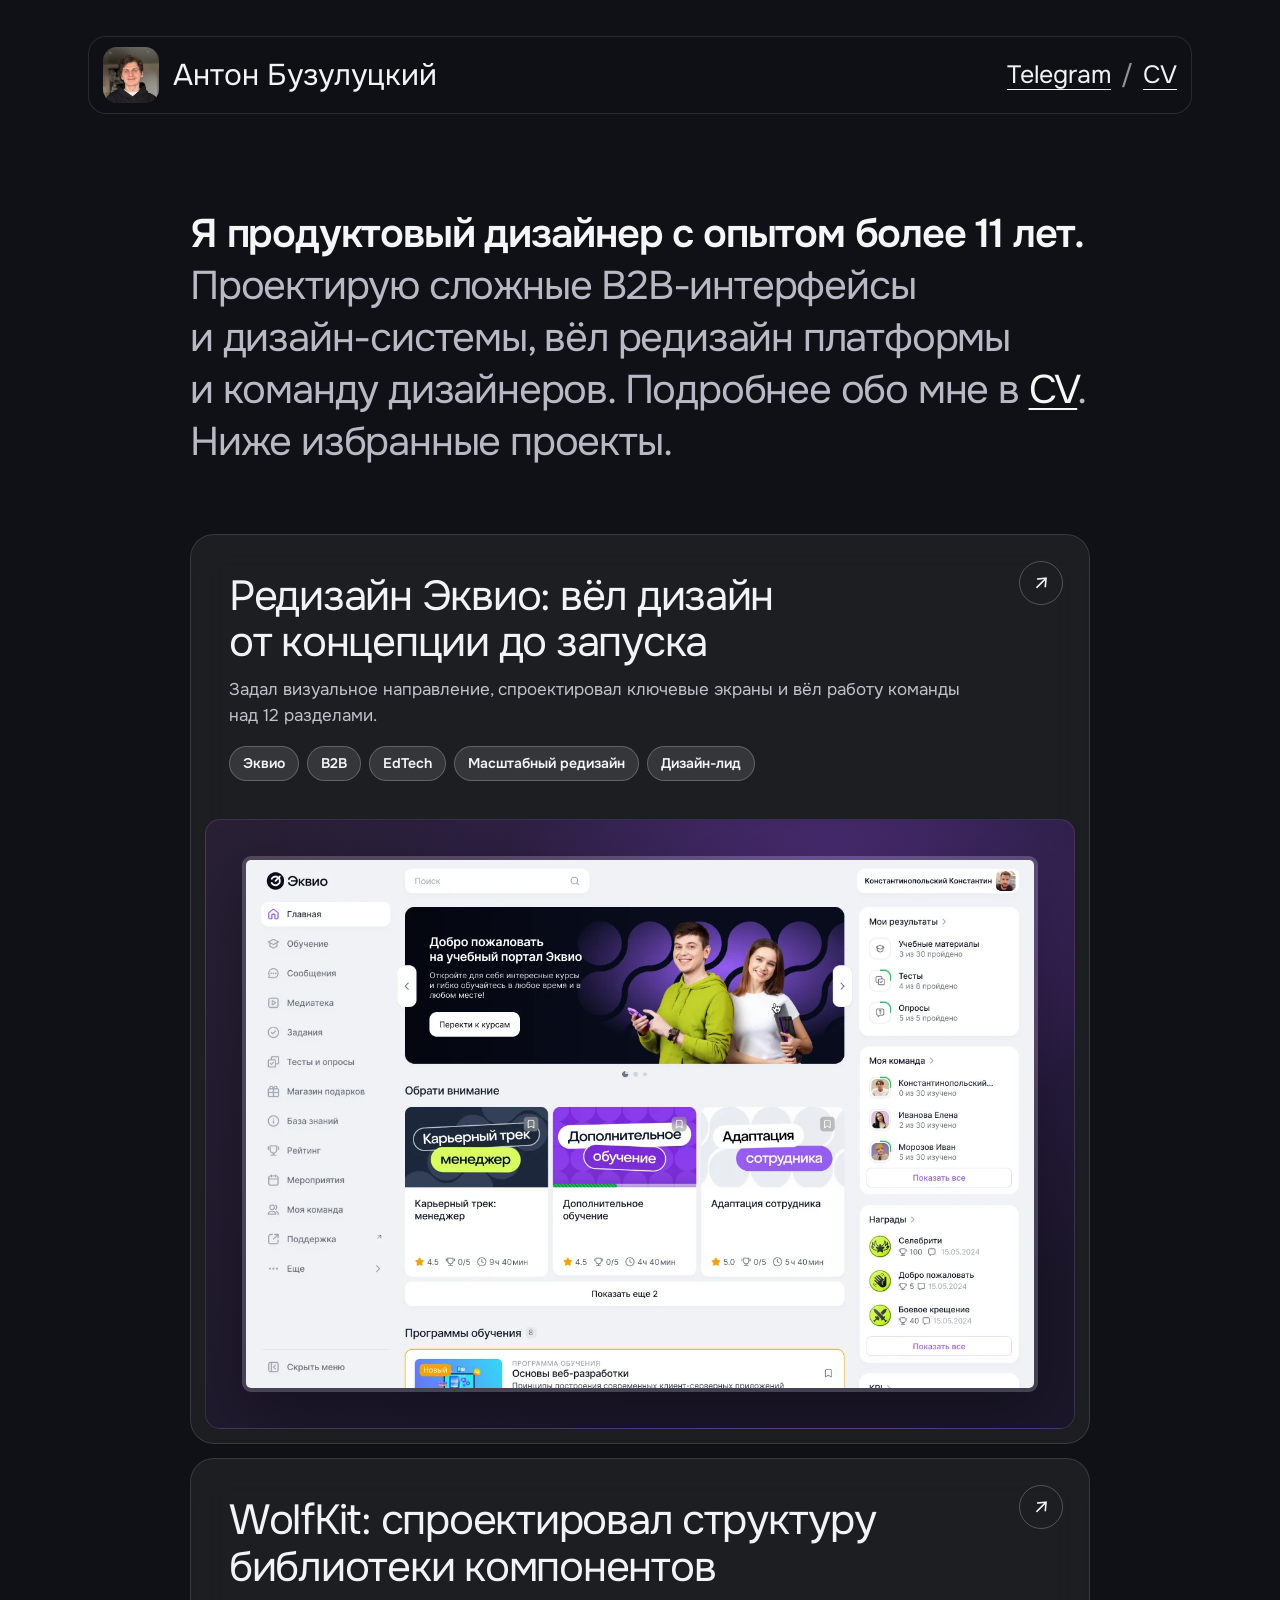
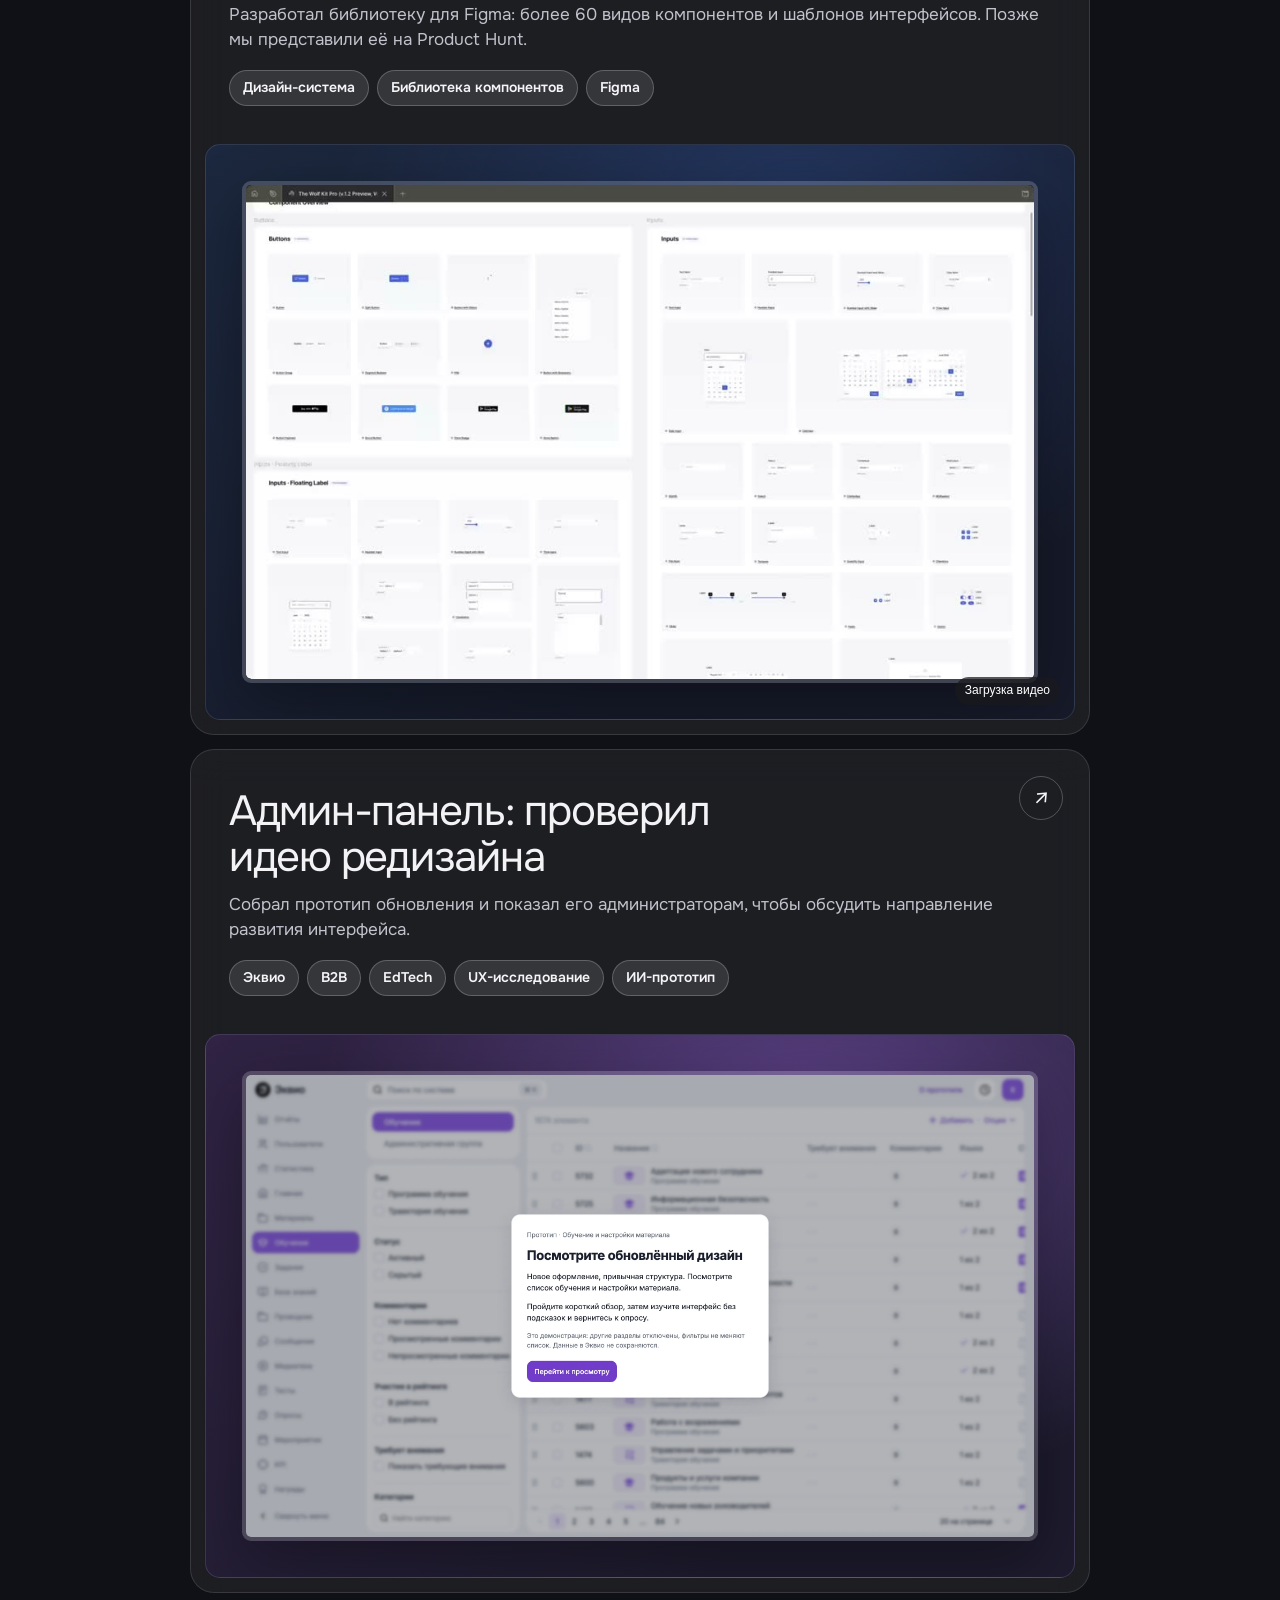
==== index.html @ c0b2aa2c "Keep original images sharp when zoomed" ====
<!DOCTYPE html>

<html lang="ru">
<head><link rel="icon" type="image/png" sizes="128x128" href="../assets/favicon.png"><base href="concept-experience/">
<meta charset="utf-8"/><meta content="width=device-width,initial-scale=1" name="viewport"/><meta content="dark" name="color-scheme"/>
<title>Антон Бузулуцкий: портфолио</title>
<style>
@font-face{font-family:PortfolioDisplay;src:url('../assets/fonts/InterDisplay-Regular.otf') format('opentype');font-weight:400;font-display:swap}@font-face{font-family:PortfolioDisplay;src:url('../assets/fonts/InterDisplay-Medium.otf') format('opentype');font-weight:500;font-display:swap}@font-face{font-family:PortfolioText;src:url('../assets/fonts/Inter-Regular.woff2') format('woff2');font-weight:400;font-display:swap}@font-face{font-family:PortfolioText;src:url('../assets/fonts/Inter-SemiBold.woff2') format('woff2');font-weight:600;font-display:swap}
*{box-sizing:border-box}html{background:#08090d}body{margin:0;color:#f4f4f7;background:#08090d;font:16px/1.55 PortfolioText,-apple-system,BlinkMacSystemFont,'Segoe UI',sans-serif;-webkit-font-smoothing:antialiased}a{color:inherit}a:focus-visible{outline:2px solid #a8c2ff;outline-offset:5px}h1,h2,h3,p{margin:0}h1,h2,h3{font-family:PortfolioDisplay,-apple-system,sans-serif;font-weight:500;letter-spacing:-.035em}h1{text-wrap:balance}main{position:relative;overflow:hidden;isolation:isolate}main:before{content:'';position:absolute;z-index:-1;top:0;left:0;right:0;height:1150px;pointer-events:none;background:radial-gradient(ellipse 75% 56% at var(--glow-x,72%) var(--glow-y,-7%),rgba(46,98,205,.48),rgba(29,60,129,.18) 39%,transparent 75%),radial-gradient(ellipse at 10% 65%,rgba(26,43,86,.2),transparent 48%);transition:background-position .7s ease-out}.shell{width:min(100% - 80px,1160px);margin:0 auto}.top{display:flex;align-items:center;justify-content:space-between;padding-top:38px;gap:20px}.identity{display:flex;gap:12px;align-items:center;font-size:15px}.identity img{width:38px;height:38px;border-radius:50%;object-fit:cover}.contacts{display:flex;gap:24px;align-items:center;font-size:14px;color:#d1d3df}.contacts a{text-decoration:none}.contacts a:hover{color:#fff}.hero{padding:clamp(105px,13vw,170px) 0 clamp(90px,10vw,140px);max-width:830px}.hero h1{font-size:clamp(43px,6.6vw,78px);line-height:1.06}.hero .intro{font-size:clamp(19px,2.2vw,24px);line-height:1.45;color:#b6b9c6;max-width:720px;margin-top:24px}.hero .secondary{font-size:16px;color:#9296a5;margin-top:20px}.section-title{font-size:clamp(25px,3vw,36px);line-height:1.15}.projects{padding-bottom:90px}.projects-list{margin-top:32px;display:grid;gap:18px}.project{display:grid;grid-template-columns:minmax(240px,.8fr) minmax(0,1.2fr);min-height:350px;overflow:hidden;border:1px solid rgba(255,255,255,.12);border-radius:20px;background:rgba(255,255,255,.045);backdrop-filter:blur(18px);-webkit-backdrop-filter:blur(18px)}.project-info{padding:clamp(26px,3.6vw,48px);display:flex;flex-direction:column;align-items:flex-start}.project h3{font-size:clamp(26px,2.8vw,35px);line-height:1.15;max-width:390px}.project p{color:#afb3c1;font-size:16px;line-height:1.55;margin-top:15px;max-width:380px}.project-link{display:inline-flex;gap:12px;align-items:center;margin-top:auto;padding-top:30px;font-size:15px;text-decoration:none;color:#eef2ff}.project-link span{font-size:19px;transition:transform .2s}.project-link:hover span{transform:translate(3px,-3px)}.project-visual{padding:25px 0 25px 25px;display:flex;align-items:center;overflow:hidden;background:rgba(6,10,22,.28)}.project-visual img,.project-visual video{display:block;width:100%;height:auto;max-height:420px;object-fit:cover;object-position:top left;border-radius:10px 0 0 10px}.project-visual.wolf{background:rgba(235,239,247,.08)}.project-visual.wolf video{object-position:center}.about{padding:42px 0 95px;border-top:1px solid rgba(255,255,255,.12);display:grid;grid-template-columns:1fr 2fr;gap:40px}.about-content{max-width:700px}.about-content>p{font-size:18px;line-height:1.55;color:#b8bbc8}.timeline{margin-top:35px}.period{display:grid;grid-template-columns:125px 1fr;gap:20px;padding:18px 0;border-top:1px solid rgba(255,255,255,.1)}.period time{font-size:14px;color:#999eaf}.period p{font-size:15px;color:#b8bbc8}.period strong{color:#f0f1f4;font-weight:600}footer{border-top:1px solid rgba(255,255,255,.1);padding:25px 0 40px;color:#83899a;font-size:13px}@media(max-width:700px){.shell{width:calc(100% - 40px)}.top{padding-top:22px;align-items:flex-start}.identity{font-size:14px}.identity img{width:34px;height:34px}.contacts{gap:15px;font-size:13px}.hero{padding:90px 0 88px}.hero h1{font-size:clamp(39px,10vw,58px)}.hero .intro{font-size:19px}.project{grid-template-columns:1fr}.project-info{min-height:245px;padding:26px}.project-visual{padding:18px 0 18px 18px}.project-visual img,.project-visual video{max-height:none}.projects{padding-bottom:65px}.about{grid-template-columns:1fr;gap:24px;padding:35px 0 65px}.period{grid-template-columns:1fr;gap:5px}.about-content>p{font-size:17px}}@media(prefers-reduced-motion:reduce){*,*::before,*::after{scroll-behavior:auto!important;transition:none!important}}
</style>
<style>
.hero{max-width:830px;margin:clamp(80px,10vw,130px) 0 95px;padding:clamp(28px,5vw,58px);border:1px solid rgba(255,255,255,.13);border-radius:30px;background:rgba(255,255,255,.055);backdrop-filter:blur(20px);-webkit-backdrop-filter:blur(20px)}
.hero h1{font-size:clamp(42px,5.7vw,70px)}.projects-list{gap:24px;max-width:1000px}.project{display:flex;flex-direction:column;min-height:0;border-radius:28px;background:rgba(255,255,255,.055)}.project-info{padding:clamp(28px,4vw,52px)}.project h3{max-width:780px;font-size:clamp(38px,4.3vw,56px);line-height:1.08}.project p{font-size:clamp(18px,1.9vw,21px);max-width:710px;margin-top:20px}.project-link{margin-top:6px;padding-top:26px;font-size:16px}.project-visual{margin:0 clamp(14px,2.8vw,30px) clamp(14px,2.8vw,30px);padding:clamp(20px,4vw,54px);border-radius:18px;background:radial-gradient(ellipse at 70% 15%,rgba(114,70,168,.38),transparent 55%),linear-gradient(145deg,#2f2441,#1b172a 70%);border:1px solid rgba(216,198,255,.14);justify-content:center}.project-visual img,.project-visual video{width:100%;max-height:none;object-fit:contain;object-position:center;border:5px solid rgba(255,255,255,.18);border-radius:12px;box-shadow:0 20px 60px rgba(0,0,0,.3)}.project-visual.wolf{background:radial-gradient(ellipse at 68% 15%,rgba(57,100,192,.32),transparent 55%),linear-gradient(145deg,#1c283f,#161a29 70%);border-color:rgba(190,208,255,.14)}.about{border:1px solid rgba(255,255,255,.1);border-radius:28px;background:rgba(255,255,255,.04);padding:clamp(28px,4vw,48px);margin-bottom:70px}.about .section-title{font-size:clamp(32px,3.5vw,46px)}
@media(max-width:700px){.hero{margin:75px 0 75px;padding:26px 22px;border-radius:22px}.hero h1{font-size:clamp(37px,9vw,53px)}.project{border-radius:22px}.project-info{min-height:0;padding:28px 24px}.project h3{font-size:clamp(32px,8vw,42px)}.project p{font-size:17px}.project-visual{margin:0 12px 12px;padding:18px;border-radius:14px}.project-visual img,.project-visual video{border-width:3px;border-radius:8px}.about{padding:26px 22px;border-radius:22px;margin-bottom:50px}}
</style><style>
html,body{background:#101116;color:#f3f3f6}main.chat-main{position:static;overflow:visible;isolation:auto;width:min(100%,820px);margin:auto;padding:58px 24px 80px}main.chat-main:before{display:none}.conversation{margin-left:86px;max-width:660px;display:flex;flex-direction:column;align-items:flex-start;gap:10px}.row{position:relative;width:100%}.avatar{position:absolute;left:-86px;top:0;width:68px;height:68px;object-fit:cover;border-radius:23px}.bubble{width:100%;padding:22px 24px;border:1px solid rgba(255,255,255,.12);border-radius:24px;background:rgba(255,255,255,.055);backdrop-filter:blur(18px);-webkit-backdrop-filter:blur(18px)}.bubble p,.bubble h1,.bubble h2{margin:0}.bubble p+p{margin-top:12px}.hello{background:rgba(255,255,255,.07)}.hello h1{font-size:27px;line-height:1.25;letter-spacing:-.035em}.hello p{font-size:19px;line-height:1.45;color:#d4d5dd}.hello h1+p{margin-top:12px}.actions{display:flex;flex-wrap:wrap;gap:18px;margin-top:18px}.actions a{color:#f3f3f6;text-decoration:underline;text-underline-offset:4px;font-size:15px;font-weight:600}.lead{margin-top:22px;padding:16px 21px;width:auto}.lead p{font-size:16px}.conversation .project{display:block;padding:0;min-height:0;overflow:hidden;border-radius:24px}.project-body{padding:21px 24px 19px}.conversation .project h2{font-size:23px;line-height:1.25;letter-spacing:-.03em}.conversation .project p{margin-top:8px;color:#c1c2cc;font-size:16px;line-height:1.48}.conversation .project-link{display:inline-block;margin-top:13px;padding:0;font-size:15px;text-decoration:underline;text-underline-offset:4px;color:#f4f4f7}.conversation .project-visual{margin:0 13px 13px;padding:25px;border-radius:15px}.conversation .project-visual img,.conversation .project-visual video{width:100%;height:auto;max-height:none;object-fit:contain;border:4px solid rgba(255,255,255,.18);border-radius:9px}.timeline{padding:22px 24px}.timeline h2{font-size:21px;margin-bottom:15px}.conversation .period{display:grid;grid-template-columns:100px 1fr;gap:16px;padding:14px 0;border-top:1px solid rgba(255,255,255,.12)}.conversation .period time{font-size:14px;color:#a9adba}.conversation .period p{font-size:15px;line-height:1.5;color:#d0d1d8}.conversation footer{margin:20px 0 0;padding:0;border:0;color:#9396a4;font-size:13px}
@media(max-width:600px){main.chat-main{width:100%;padding:26px 14px 55px}.conversation{margin-left:48px;gap:8px}.avatar{left:-48px;width:38px;height:38px;border-radius:13px}.bubble{border-radius:19px;padding:18px}.hello h1{font-size:22px}.hello p{font-size:17px}.conversation .project{border-radius:19px}.project-body{padding:18px}.conversation .project h2{font-size:21px}.conversation .project-visual{margin:0 8px 8px;padding:16px;border-radius:12px}.lead{padding:13px 16px}.conversation .period{grid-template-columns:1fr;gap:3px}}
</style><style>main.chat-main{padding-top:40px;padding-bottom:60px}.conversation{gap:8px}.bubble{padding:19px 21px}.project-body{padding:18px 21px 16px}.conversation .project-visual{margin:0 10px 10px;padding:18px}.timeline-intro{margin-top:10px}.timeline{padding:19px 21px}.conversation .period{padding:11px 0}.conversation footer{margin-top:12px}@media(max-width:600px){main.chat-main{padding-top:20px;padding-bottom:44px}.conversation{gap:7px}.bubble{padding:16px}.project-body{padding:16px}.conversation .project-visual{margin:0 7px 7px;padding:12px}.timeline-intro{padding:12px 15px}.timeline{padding:16px}}</style><style>
main.chat-main{width:min(100%,1160px);padding:36px 28px 70px}.home-top{display:flex;justify-content:space-between;align-items:center;gap:20px}.home-person{display:flex;align-items:center;gap:12px;font-size:16px}.home-person img{width:40px;height:40px;object-fit:cover;border-radius:50%}.home-contacts{display:flex;gap:26px;align-items:center;font-size:15px}.home-contacts a{color:#eee;text-decoration:none}.home-contacts a:hover{text-decoration:underline;text-underline-offset:4px}.conversation{margin:0 auto;max-width:900px;gap:14px}.home-intro{width:100%;padding:clamp(70px,9vw,115px) 0 clamp(38px,5vw,64px)}.home-intro h1{font-size:clamp(38px,5vw,62px);line-height:1.08;letter-spacing:-.035em}.home-intro p{max-width:700px;margin:18px 0 0;color:#bcbecb;font-size:clamp(18px,2vw,22px);line-height:1.45}.conversation .project{border-radius:24px}.project-body{padding:clamp(24px,3vw,38px)}.conversation .project h2{font-size:clamp(29px,3.4vw,42px);line-height:1.1}.conversation .project p{font-size:17px;max-width:640px;margin-top:12px}.conversation .project-link{margin-top:20px}.conversation .project-visual{margin:0 14px 14px;padding:clamp(22px,3vw,36px)}.timeline-intro{display:none}.timeline{margin-top:28px}.conversation footer{margin-top:12px}
@media(max-width:600px){main.chat-main{padding:22px 20px 50px}.home-person{font-size:14px;gap:9px}.home-person img{width:34px;height:34px}.home-contacts{font-size:14px;gap:16px}.conversation{margin:0;gap:10px}.home-intro{padding:75px 0 38px}.home-intro h1{font-size:38px}.home-intro p{font-size:17px;margin-top:14px}.project-body{padding:23px 20px}.conversation .project h2{font-size:29px}.conversation .project p{font-size:16px}.conversation .project-visual{margin:0 8px 8px;padding:16px}.timeline{margin-top:16px}}
</style><link href="../assets/portfolio-header.css" rel="stylesheet"/><style>.conversation{padding-top:64px}@media(max-width:600px){.conversation{padding-top:48px}}</style><link href="../assets/portfolio-typography.css" rel="stylesheet"/><style>
.conversation .project h2{text-wrap:balance;overflow-wrap:normal}.conversation .project p{max-width:660px;text-wrap:pretty}.conversation .project-link{display:flex;align-items:center;justify-content:space-between;gap:24px;width:100%;min-height:72px;margin-top:28px;padding:18px 24px;border:1px solid rgba(255,255,255,.9);border-radius:14px;background:#f5f5f8;color:#171820;font-size:clamp(18px,2vw,22px);font-weight:600;line-height:1.2;text-decoration:none;transition:background .2s,transform .2s}.conversation .project-link:hover{background:#ded8ff;transform:translateY(-2px)}.conversation .project-link:focus-visible{outline:3px solid #a6bfff;outline-offset:4px}.conversation .home-button-arrow{font-size:28px;font-weight:400;line-height:1}.project-body{padding-bottom:clamp(24px,3vw,38px)}@media(max-width:600px){.conversation .project-link{min-height:64px;margin-top:22px;padding:16px 18px;font-size:18px}.conversation .home-button-arrow{font-size:24px}.project-body{padding-bottom:22px}}@media(prefers-reduced-motion:reduce){.conversation .project-link{transition:none}}
</style><style>.conversation .project-visual{margin-bottom:8px}.conversation .project>.project-link{display:flex;align-items:center;justify-content:space-between;width:calc(100% - 28px);margin:0 14px 14px;padding:20px 28px;min-height:74px;border-radius:999px;box-sizing:border-box}.conversation .project-body{padding-bottom:clamp(24px,3vw,38px)}@media(max-width:600px){.conversation .project-visual{margin-bottom:7px}.conversation .project>.project-link{width:calc(100% - 16px);margin:0 8px 8px;padding:17px 22px;min-height:64px}.conversation .project-body{padding-bottom:22px}}</style><style>.conversation .project>.project-link{justify-content:center;min-height:60px;background:rgba(255,255,255,.06);border:1px solid rgba(255,255,255,.2);color:#f4f4f7;font-size:16px;font-weight:400}.conversation .project>.project-link:hover{background:rgba(255,255,255,.13);transform:none}@media(max-width:600px){.conversation .project>.project-link{min-height:56px;font-size:16px}}</style><style>.conversation .project{position:relative;cursor:pointer;transition:border-color .2s,background .2s}.conversation .project-title-link{color:inherit;text-decoration:underline;text-decoration-thickness:1px;text-underline-offset:7px}.conversation .project-title-link:after{content:"";position:absolute;inset:0;z-index:2}.conversation .project:hover{border-color:rgba(255,255,255,.42);background:rgba(255,255,255,.095)}.conversation .project:focus-within{outline:2px solid #a6bfff;outline-offset:4px}.conversation .project-title-link:focus-visible{outline:none}.conversation .project-visual{margin-bottom:14px}@media(max-width:600px){.conversation .project-visual{margin-bottom:8px}}@media(prefers-reduced-motion:reduce){.conversation .project{transition:none}}</style><style>.conversation .project-body{padding-right:86px}.conversation .project-title-link{text-decoration:none}.project-corner-arrow{position:absolute;top:26px;right:26px;display:grid;place-items:center;width:44px;height:44px;border:1px solid rgba(255,255,255,.24);border-radius:50%;color:#f4f4f7;font-size:22px;line-height:1;pointer-events:none;transition:transform .25s ease,background .25s ease,border-color .25s ease}.conversation .project:hover .project-corner-arrow,.conversation .project:focus-within .project-corner-arrow{transform:translate(3px,-4px);background:rgba(255,255,255,.12);border-color:rgba(255,255,255,.5)}@media(max-width:600px){.conversation .project-body{padding-right:64px}.project-corner-arrow{top:18px;right:18px;width:36px;height:36px;font-size:19px}}@media(prefers-reduced-motion:reduce){.project-corner-arrow{transition:none}.conversation .project:hover .project-corner-arrow,.conversation .project:focus-within .project-corner-arrow{transform:none}}</style><style>@property --card-glow-x{syntax:"<percentage>";inherits:true;initial-value:72%}@property --card-glow-y{syntax:"<percentage>";inherits:true;initial-value:15%}.conversation .project-redesign{--card-glow-x:72%;--card-glow-y:15%;transition:--card-glow-x 650ms ease-out,--card-glow-y 650ms ease-out,border-color .2s,background .2s}.conversation .project-redesign .project-visual{background:radial-gradient(ellipse 85% 85% at var(--card-glow-x) var(--card-glow-y),rgba(112,61,182,.58),rgba(72,39,119,.24) 45%,transparent 78%),linear-gradient(145deg,#292036,#1b172a 72%)}@media(prefers-reduced-motion:reduce){.conversation .project-redesign{transition:none}}</style><style>.experience-note{width:100%;padding:26px 0 14px;color:#c1c2cc;font-size:17px;line-height:1.55}.experience-note p{margin:0}.experience-note a{color:#f4f4f7;text-decoration:underline;text-underline-offset:4px}.experience-note a:hover{color:#bbcaff}@media(max-width:600px){.experience-note{padding:20px 0 10px;font-size:16px}}</style><style>.portfolio-intro{width:100%;padding:22px 0 40px;color:#f4f4f7}.portfolio-intro h1,.portfolio-intro p{margin:0;max-width:850px;font-family:PortfolioOnest,-apple-system,BlinkMacSystemFont,'Segoe UI',sans-serif;font-weight:400;font-size:clamp(30px,4vw,46px);line-height:1.22;letter-spacing:-.035em}.portfolio-intro p{margin-top:18px;color:#c4c5d0}.portfolio-intro a{color:#f4f4f7;text-decoration:underline;text-decoration-thickness:1px;text-underline-offset:6px}.portfolio-intro a:hover{color:#bbcaff}@media(max-width:600px){.portfolio-intro{padding:12px 0 28px}.portfolio-intro h1,.portfolio-intro p{font-size:clamp(25px,7vw,34px);line-height:1.25}.portfolio-intro p{margin-top:14px}}</style><style>.portfolio-intro{width:min(calc(100vw - 56px),1104px);max-width:none;margin-left:50%;transform:translateX(-50%);padding:30px 0 52px}.portfolio-intro h1{max-width:none;font-size:clamp(37px,4.6vw,58px);line-height:1.18;letter-spacing:-.035em;text-wrap:pretty}.portfolio-intro strong{font-weight:600;color:#fff}.portfolio-intro .intro-keep{white-space:nowrap}@media(max-width:600px){.portfolio-intro{width:calc(100vw - 40px);padding:12px 0 32px}.portfolio-intro h1{font-size:clamp(28px,7.5vw,40px);line-height:1.22}}@media(max-width:330px){.portfolio-intro .intro-keep{white-space:normal}}</style><style>.portfolio-intro{width:100%;margin-left:0;transform:none}@media(max-width:600px){.portfolio-intro{width:100%;margin-left:0;transform:none}}</style><style>.portfolio-intro h1{font-size:clamp(36px,4.35vw,54px);line-height:1.23;letter-spacing:-.035em;font-weight:400;text-wrap:pretty;overflow-wrap:normal;hyphens:none}.portfolio-intro .intro-lead{font-weight:600;color:#f6f6f8}.portfolio-intro .intro-body{font-weight:400;color:#b8b9c5}.portfolio-intro .intro-phrase{white-space:nowrap}.portfolio-intro a{color:#f6f6f8;text-decoration-thickness:2px;text-underline-offset:.12em}@media(max-width:600px){.portfolio-intro h1{font-size:clamp(27px,7.2vw,38px);line-height:1.26;letter-spacing:-.03em}}@media(max-width:350px){.portfolio-intro .intro-phrase{white-space:normal}}</style><style>.portfolio-intro h1{font-size:clamp(29px,3.2vw,40px);line-height:1.3;letter-spacing:-.03em}.home-project-tags{display:flex;align-items:center;flex-wrap:wrap;gap:8px;margin:0 0 16px}.home-project-tags span{display:inline-flex;align-items:center;padding:6px 10px;border:1px solid rgba(255,255,255,.14);border-radius:999px;background:rgba(255,255,255,.055);color:#d0d1dc;font-size:13px;line-height:1.3;font-weight:400;letter-spacing:0}@media(max-width:600px){.portfolio-intro h1{font-size:clamp(25px,6.5vw,31px);line-height:1.3}.home-project-tags{gap:6px;margin-bottom:14px}.home-project-tags span{font-size:12px;padding:5px 9px}}</style><style>.home-project-tags{gap:8px;margin-bottom:18px}.home-project-tags span{padding:8px 13px;border:1px solid rgba(255,255,255,.22);background:rgba(255,255,255,.11);color:#f5f5f8;font-size:14px;font-weight:600;line-height:1.25}.home-top{position:sticky;top:12px;z-index:50;padding:10px 14px;border:1px solid rgba(255,255,255,.11);border-radius:18px;background:rgba(16,17,22,.85);backdrop-filter:blur(20px);-webkit-backdrop-filter:blur(20px)}@media(max-width:600px){.home-project-tags span{font-size:13px;padding:7px 11px}.home-top{top:8px;padding:8px 10px;border-radius:15px}}</style><style>.portfolio-intro h1{width:100%;max-width:none}.home-top{left:auto;right:auto;transform:none;width:100%;max-width:none;box-sizing:border-box}@media(max-width:600px){.home-top{left:auto;right:auto;transform:none;width:100%}}</style><style>.portfolio-intro .intro-experience{white-space:nowrap}.portfolio-intro h1{width:100%;max-width:none;text-wrap:pretty}@media(max-width:330px){.portfolio-intro .intro-experience{white-space:normal}}</style><style>.conversation .project .project-body{padding-right:clamp(24px,3vw,38px)}.conversation .project h2,.conversation .project p{width:100%;max-width:none}.home-project-tags{padding-right:60px}@media(max-width:600px){.conversation .project .project-body{padding-right:20px}.home-project-tags{padding-right:45px}}</style><style>.project-cover-placeholder{margin:0 14px 14px;aspect-ratio:16/9;border-radius:15px;background:#3b3d45}.conversation .project-coming{cursor:default}.conversation .project-coming:hover{border-color:rgba(255,255,255,.12);background:rgba(255,255,255,.055)}.conversation .project .coming-label{margin-top:18px;color:#aeb1bf;font-size:14px}@media(max-width:600px){.project-cover-placeholder{margin:0 8px 8px;border-radius:12px}}</style><style>.home-project-tags{margin:18px 0 0;padding-right:0}.conversation .project h2{padding-right:56px}@media(max-width:600px){.home-project-tags{margin:14px 0 0;padding-right:0}.conversation .project h2{padding-right:44px}}</style><style>.conversation .project-visual.admin-cover{background:radial-gradient(ellipse at 70% 18%,rgba(153,104,223,.48),transparent 58%),linear-gradient(145deg,#302344,#1d1b2d 78%);border-color:rgba(217,195,255,.16)}.conversation .admin-cover img{object-fit:contain}</style><style>.video-loading-container{position:relative}.video-loading-indicator{position:absolute;right:14px;bottom:14px;padding:6px 10px;border-radius:999px;background:rgba(25,25,30,.72);color:#fff;font:12px/1.3 sans-serif;opacity:0;pointer-events:none;transition:opacity .2s}.video-loading-indicator.is-visible{opacity:1}</style><style>[hidden]{display:none!important}</style><style>img.media-pending{background:#f0f1f3 var(--media-preview) center / cover no-repeat}img.media-load-failed{background:#f0f1f3 var(--media-preview) center / cover no-repeat;color:#697180;object-fit:contain}</style></head>
<body><main class="chat-main"><header class="home-top"><div class="home-person"><img alt="" src="../assets/anton-portrait-small.webp" width="410" height="512" decoding="async" class="media-pending" style="--media-preview:url([data-uri])"/><span>Антон Бузулуцкий</span></div><nav aria-label="Контакты" class="home-contacts"><a href="https://t.me/Buzulutskiy">Telegram</a><span aria-hidden="true" class="header-separator">/</span><a download="" href="../assets/anton-buzulutskiy-cv-updated.pdf?v=20261119-audit">CV</a></nav></header><div class="conversation"><section class="portfolio-intro"><h1><span class="intro-lead">Я продуктовый дизайнер с опытом более 11 лет.</span> <span class="intro-body">Проектирую сложные B2B-интерфейсы и <span class="intro-phrase">дизайн-системы</span>, вёл редизайн платформы и команду дизайнеров. Подробнее обо мне в <a download="" href="../assets/anton-buzulutskiy-cv-updated.pdf?v=20261119-audit">CV</a>. Ниже избранные проекты.</span></h1></section><article class="bubble project project-redesign"><div class="project-body"><h2><a class="project-title-link" href="../redesign-case/case-editorial.html?from=projects">Редизайн Эквио: вёл дизайн от концепции до запуска</a></h2><p>Задал визуальное направление, спроектировал ключевые экраны и вёл работу команды над 12 разделами.</p><div aria-label="Направления проекта" class="home-project-tags"><span>Эквио</span><span>B2B</span><span>EdTech</span><span>Масштабный редизайн</span><span>Дизайн-лид</span></div></div><div class="project-visual"><img alt="Обновлённая главная страница Эквио" loading="lazy" src="../redesign-case/images/home-desktop.webp" width="1280" height="858" decoding="async" class="media-pending" style="--media-preview:url([data-uri])"/></div><span aria-hidden="true" class="project-corner-arrow">↗</span></article><article class="bubble project"><div class="project-body"><h2><a class="project-title-link" href="../wolfkit-case/index.html?from=projects">WolfKit: спроектировал структуру библиотеки компонентов</a></h2><p>Разработал библиотеку для Figma: более 60 видов компонентов и шаблонов интерфейсов. Позже мы представили её на Product Hunt.</p><div aria-label="Направления проекта" class="home-project-tags"><span>Дизайн-система</span><span>Библиотека компонентов</span><span>Figma</span></div></div><div class="project-visual wolf"><video aria-label="Компоненты библиотеки WolfKit"  loop="" muted="" playsinline="" poster="../assets/wolfkit-poster.jpg" preload="none"><source src="../assets/wolfkit-preview.mp4" type="video/mp4"/></video></div><span aria-hidden="true" class="project-corner-arrow">↗</span></article><article class="bubble project project-placeholder"><div class="project-body"><h2><a class="project-title-link" href="../admin-case/index.html?from=projects">Админ-панель: проверил идею редизайна</a></h2><p>Собрал прототип обновления и показал его администраторам, чтобы обсудить направление развития интерфейса.</p><div aria-label="Направления проекта" class="home-project-tags"><span>Эквио</span><span>B2B</span><span>EdTech</span><span>UX-исследование</span><span>ИИ-прототип</span></div></div><div class="project-visual admin-cover"><img src="../admin-case/images/admin-cover.webp?v=3" alt="Прототип обновлённой админ-панели Эквио" loading="lazy" width="2940" height="1724" decoding="async" class="media-pending" style="--media-preview:url([data-uri])"/></div><span aria-hidden="true" class="project-corner-arrow">↗</span></article><article hidden class="bubble project project-placeholder"><div class="project-body"><h2><a class="project-title-link" href="../calendar-case/index.html?from=projects">Календари: меньше шагов к подключению</a></h2><p>Вместо отдельных инструкций предложил более быстрый переход к подключению и подготовил техническое решение для разработчиков с помощью ИИ.</p><div aria-label="Направления проекта" class="home-project-tags"><span>Эквио</span><span>B2B</span><span>EdTech</span><span>Интеграции</span><span>UX-детали</span></div></div><div aria-hidden="true" class="project-cover-placeholder"></div><span aria-hidden="true" class="project-corner-arrow">↗</span></article><article hidden class="bubble project project-placeholder"><div class="project-body"><h2><a class="project-title-link" href="../audits-case/index.html?from=projects">Аудиты: спроектировал интерфейсы для проверок</a></h2><p>Продумал путь от настройки и проведения аудита до оценки результатов.</p><div aria-label="Направления проекта" class="home-project-tags"><span>Эквио</span><span>B2B</span><span>EdTech</span><span>Масштабная функция</span><span>Проектирование</span></div></div><div aria-hidden="true" class="project-cover-placeholder"></div><span aria-hidden="true" class="project-corner-arrow">↗</span></article></div></main><script>(()=>{const card=document.querySelector('.project-redesign');if(!card||!matchMedia('(hover: hover) and (pointer: fine)').matches||matchMedia('(prefers-reduced-motion: reduce)').matches)return;let frame=0;card.addEventListener('pointermove',event=>{const r=card.getBoundingClientRect();const x=Math.max(0,Math.min(1,(event.clientX-r.left)/r.width));const y=Math.max(0,Math.min(1,(event.clientY-r.top)/r.height));if(frame)cancelAnimationFrame(frame);frame=requestAnimationFrame(()=>{card.style.setProperty('--card-glow-x',(30+x*65).toFixed(1)+'%');card.style.setProperty('--card-glow-y',(5+y*55).toFixed(1)+'%');frame=0})});card.addEventListener('pointerleave',()=>{if(frame)cancelAnimationFrame(frame);card.style.removeProperty('--card-glow-x');card.style.removeProperty('--card-glow-y')})})();</script><script>(()=>{document.querySelectorAll('video[poster]').forEach(video=>{const parent=video.parentElement;parent.classList.add('video-loading-container');const badge=document.createElement('span');badge.className='video-loading-indicator';badge.textContent='Загрузка видео';badge.setAttribute('aria-hidden','true');parent.appendChild(badge);let timer=setTimeout(()=>{if(video.readyState<3)badge.classList.add('is-visible')},1200);const hide=()=>{clearTimeout(timer);badge.classList.remove('is-visible')};video.addEventListener('playing',hide);video.addEventListener('canplay',hide);video.addEventListener('error',()=>{hide();video.style.visibility='hidden';parent.style.backgroundImage='url("'+video.getAttribute('poster')+'")';parent.style.backgroundPosition='center';parent.style.backgroundSize='contain';parent.style.backgroundRepeat='no-repeat'});if(video.readyState>=3)hide()})})();</script><script>document.querySelectorAll("img.media-pending").forEach(function(img){function done(){img.classList.remove("media-pending")}function fail(){img.classList.remove("media-pending");img.classList.add("media-load-failed");if(!img.alt)img.alt="Изображение не загрузилось"}img.addEventListener("load",done);img.addEventListener("error",fail);if(img.complete && img.naturalWidth)done()})</script><script>(function(){var videos=document.querySelectorAll("video[preload=none]");if(!("IntersectionObserver" in window)){videos.forEach(function(v){v.play().catch(function(){})});return}var observer=new IntersectionObserver(function(entries){entries.forEach(function(entry){var v=entry.target;if(entry.isIntersecting){v.play().catch(function(){})}else{v.pause()}})},{rootMargin:"200px"});videos.forEach(function(v){observer.observe(v)})})()</script></body></html>
---- assets/portfolio-header.css ----
/* Shared navigation across the portfolio and case pages. */
.home-top,.case-top{width:calc(100vw - 56px);max-width:none;position:relative;left:50%;transform:translateX(-50%);display:flex;align-items:center;justify-content:space-between;gap:18px;margin-top:0;font-family:PortfolioText,Inter,-apple-system,BlinkMacSystemFont,'Segoe UI',sans-serif;font-size:16px;font-weight:400;line-height:1.3}
.portfolio-header-left{display:flex;align-items:center;gap:22px;min-width:0}
.home-person,.case-top .case-person{display:flex;align-items:center;gap:12px;margin:0;color:#f4f3f7;font-family:inherit;font-size:16px;font-weight:400;line-height:1.3;white-space:nowrap}
.home-person img,.case-top .case-person img{display:block;width:40px;height:40px;object-fit:cover;border-radius:50%}
.home-contacts,.case-top .case-contacts{display:flex;align-items:center;gap:26px;font-size:15px;font-weight:400;white-space:nowrap}
.home-contacts a,.case-top .case-contacts a,.case-top .case-back{color:#f1f1f5;font:inherit;text-decoration:none;border:0;padding:0}
.home-contacts a:hover,.case-top .case-contacts a:hover,.case-top .case-back:hover{text-decoration:underline;text-underline-offset:4px}
.case-top .case-back{font-size:15px;white-space:nowrap}
@media(max-width:600px){.home-top,.case-top{width:calc(100vw - 40px);gap:10px;flex-wrap:nowrap}.portfolio-header-left{gap:10px}.home-person,.case-top .case-person{font-size:14px;gap:8px}.home-person img,.case-top .case-person img{width:34px;height:34px}.home-contacts,.case-top .case-contacts{gap:14px;font-size:14px}.case-top .case-back{font-size:14px}}
@media(max-width:390px){.case-top .case-person{font-size:12px;gap:6px}.case-top .case-person img{width:28px;height:28px}.case-top .case-back,.case-top .case-contacts{font-size:12px}.case-top .case-contacts{gap:9px}.portfolio-header-left{gap:8px}}

/* Large shared header: the case author remains below navigation. */
.home-person{font-size:30px;gap:14px}.home-person img{width:56px;height:56px}.home-contacts,.case-top .case-contacts{gap:10px;font-size:clamp(18px,2vw,25px)}.home-contacts a,.case-top .case-contacts a{text-decoration:underline;text-decoration-thickness:1px;text-underline-offset:6px}.header-separator{color:rgba(255,255,255,.55);font-size:inherit}.case-top .case-back{font-size:30px;line-height:1;text-decoration:none}.case-top+.case-person{font-size:30px;gap:14px;margin:0 0 22px;color:#f4f3f7}.case-top+.case-person img{width:56px;height:56px;border-radius:50%}@media(max-width:600px){.home-person{font-size:22px;gap:10px}.home-person img{width:46px;height:46px}.home-contacts,.case-top .case-contacts{font-size:16px;gap:7px}.case-top .case-back{font-size:25px}.case-top+.case-person{font-size:22px;gap:11px}.case-top+.case-person img{width:46px;height:46px}}@media(max-width:390px){.home-person{font-size:17px}.home-person img{width:38px;height:38px}.home-contacts,.case-top .case-contacts{font-size:14px}}

.case-top .case-back{font-size:clamp(18px,2vw,25px);line-height:1.3;text-decoration:underline;text-decoration-thickness:1px;text-underline-offset:6px}@media(max-width:600px){.case-top .case-back{font-size:16px}}@media(max-width:390px){.case-top .case-back{font-size:14px}}

body > .case-top{position:fixed;top:28px;left:28px;right:28px;width:auto;margin:0;transform:none;z-index:100;mix-blend-mode:difference;pointer-events:none}body > .case-top .case-back,body > .case-top .case-contacts a{pointer-events:auto;color:#fff}body > .case-top .header-separator{color:#fff}.case-top-spacer{height:132px}@media(max-width:600px){body > .case-top{top:22px;left:20px;right:20px;width:auto}.case-top-spacer{height:90px}}
.home-person img,.case-top+.case-person img{border-radius:14px}@media(max-width:600px){.home-person img,.case-top+.case-person img{border-radius:12px}}
---- assets/portfolio-typography.css ----
@font-face{font-family:PortfolioOnest;src:url('fonts/Onest-Regular.ttf') format('truetype');font-style:normal;font-weight:400;font-display:swap}
@font-face{font-family:PortfolioOnest;src:url('fonts/Onest-SemiBold.ttf') format('truetype');font-style:normal;font-weight:600;font-display:swap}
html,body,button,input,select,textarea{font-family:PortfolioOnest,-apple-system,BlinkMacSystemFont,'Segoe UI',sans-serif}
h1,h2,h3,h4,header h1,main>section>h2,.project h2,.hello h1,.home-top,.case-top,.home-person,.case-top .case-person,.home-contacts,.case-contacts{font-family:PortfolioOnest,-apple-system,BlinkMacSystemFont,'Segoe UI',sans-serif}
h1,h2,h3{letter-spacing:-.03em}
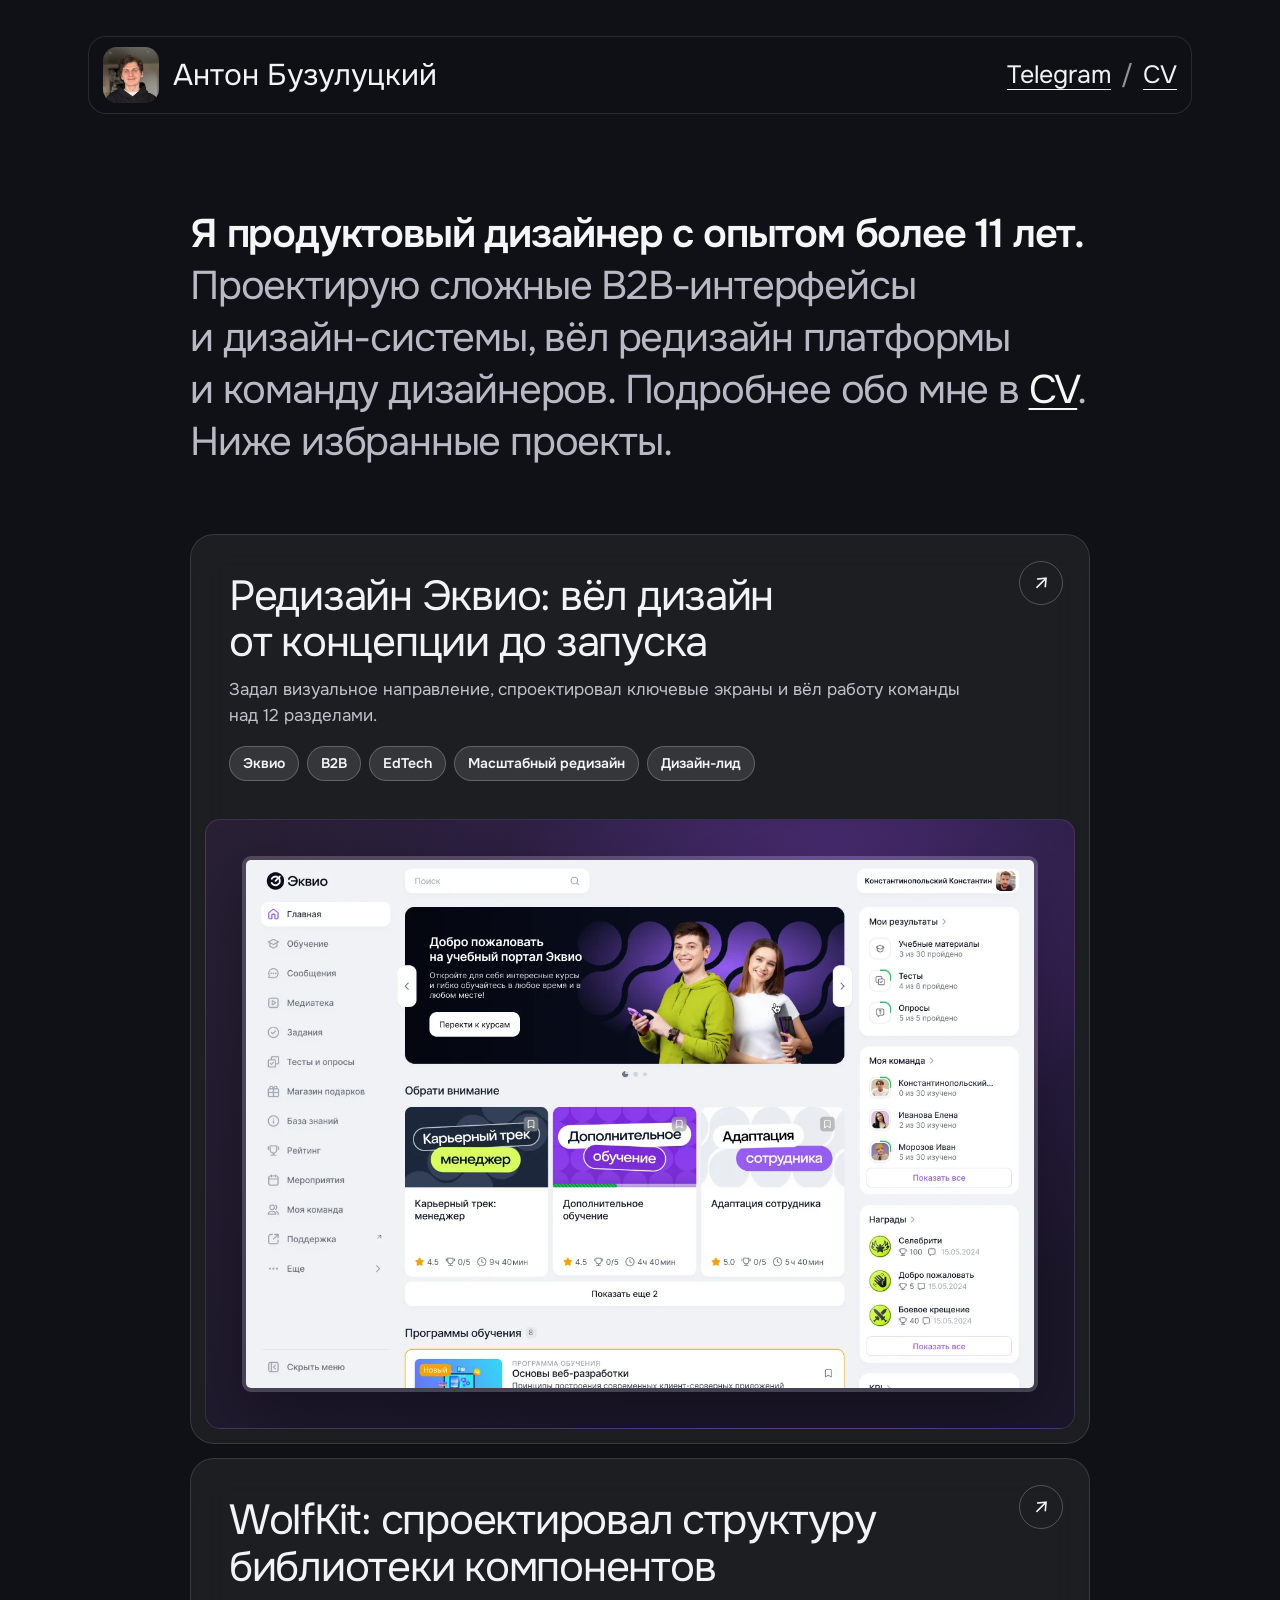
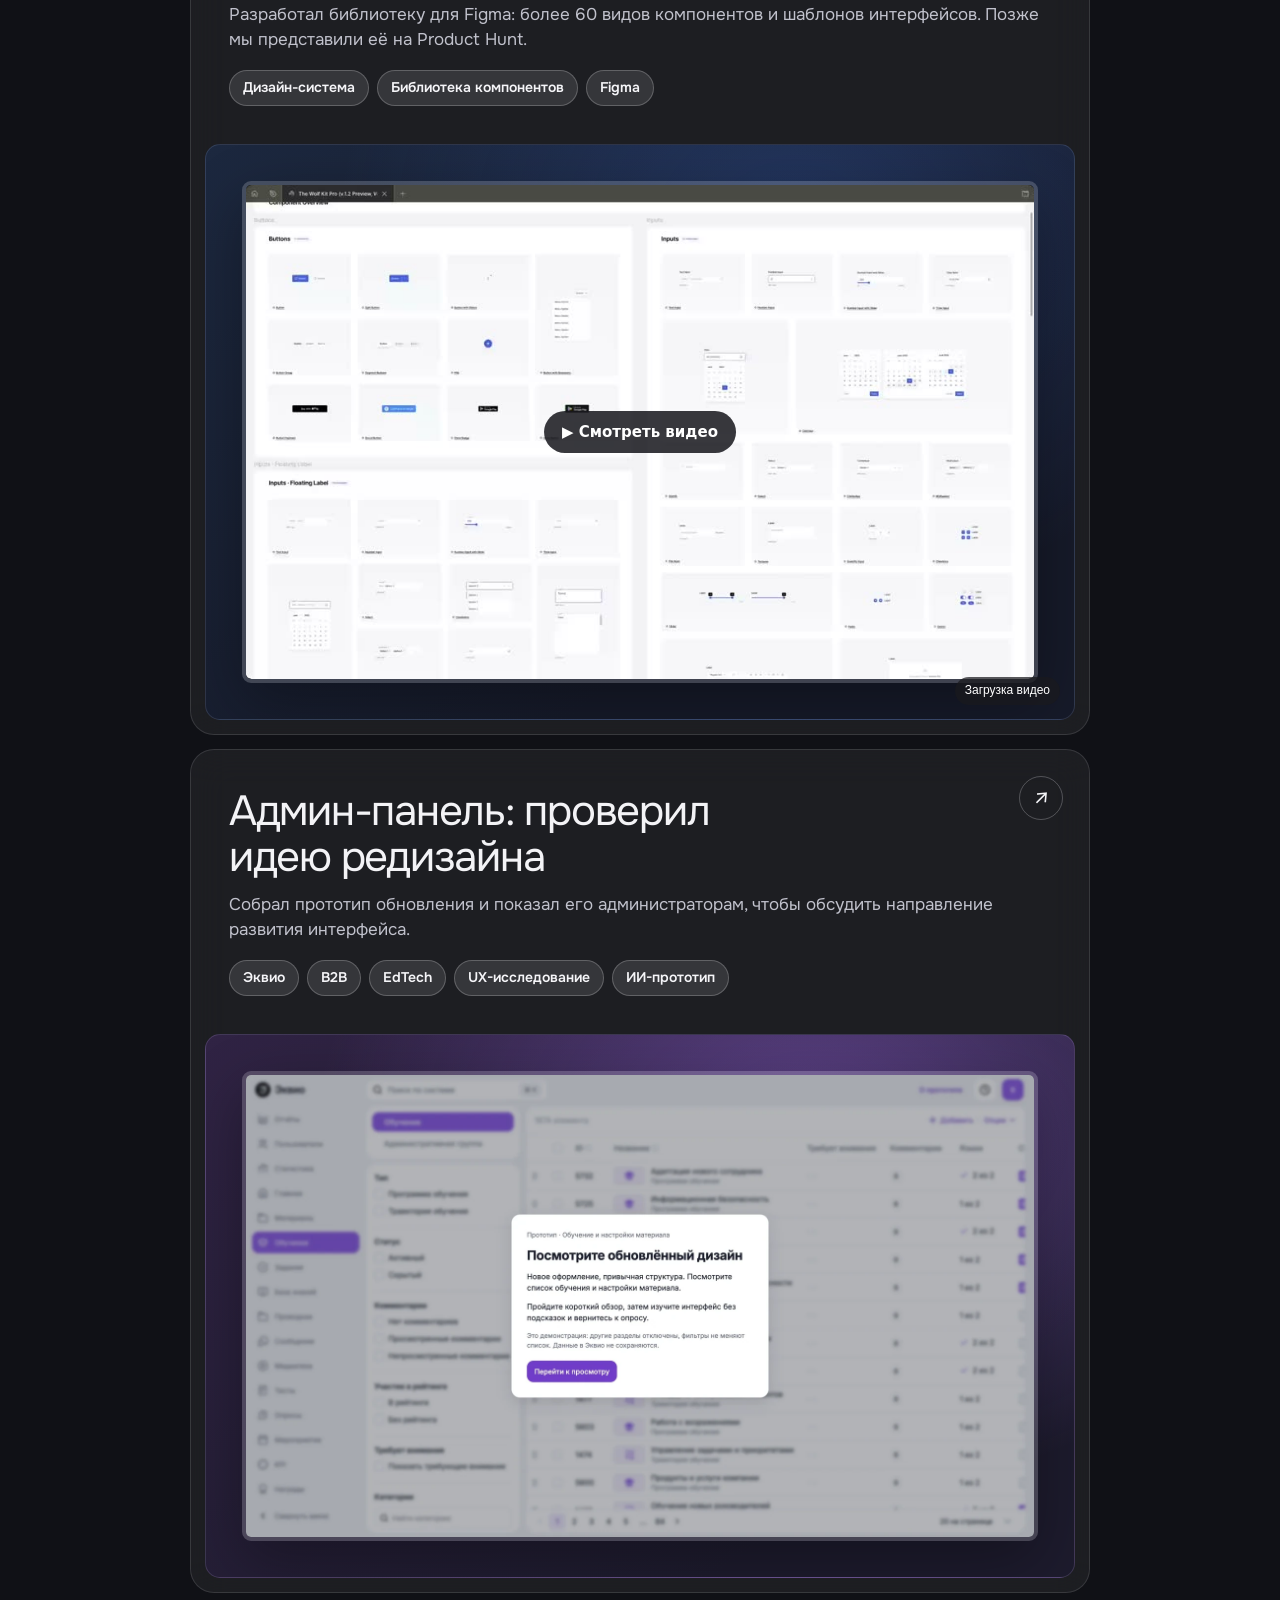
==== commit ba2470a7: "Improve mobile media loading and playback" ====
--- a/index.html
+++ b/index.html
@@ -20,5 +20,5 @@
 @media(max-width:600px){main.chat-main{padding:22px 20px 50px}.home-person{font-size:14px;gap:9px}.home-person img{width:34px;height:34px}.home-contacts{font-size:14px;gap:16px}.conversation{margin:0;gap:10px}.home-intro{padding:75px 0 38px}.home-intro h1{font-size:38px}.home-intro p{font-size:17px;margin-top:14px}.project-body{padding:23px 20px}.conversation .project h2{font-size:29px}.conversation .project p{font-size:16px}.conversation .project-visual{margin:0 8px 8px;padding:16px}.timeline{margin-top:16px}}
 </style><link href="../assets/portfolio-header.css" rel="stylesheet"/><style>.conversation{padding-top:64px}@media(max-width:600px){.conversation{padding-top:48px}}</style><link href="../assets/portfolio-typography.css" rel="stylesheet"/><style>
 .conversation .project h2{text-wrap:balance;overflow-wrap:normal}.conversation .project p{max-width:660px;text-wrap:pretty}.conversation .project-link{display:flex;align-items:center;justify-content:space-between;gap:24px;width:100%;min-height:72px;margin-top:28px;padding:18px 24px;border:1px solid rgba(255,255,255,.9);border-radius:14px;background:#f5f5f8;color:#171820;font-size:clamp(18px,2vw,22px);font-weight:600;line-height:1.2;text-decoration:none;transition:background .2s,transform .2s}.conversation .project-link:hover{background:#ded8ff;transform:translateY(-2px)}.conversation .project-link:focus-visible{outline:3px solid #a6bfff;outline-offset:4px}.conversation .home-button-arrow{font-size:28px;font-weight:400;line-height:1}.project-body{padding-bottom:clamp(24px,3vw,38px)}@media(max-width:600px){.conversation .project-link{min-height:64px;margin-top:22px;padding:16px 18px;font-size:18px}.conversation .home-button-arrow{font-size:24px}.project-body{padding-bottom:22px}}@media(prefers-reduced-motion:reduce){.conversation .project-link{transition:none}}
-</style><style>.conversation .project-visual{margin-bottom:8px}.conversation .project>.project-link{display:flex;align-items:center;justify-content:space-between;width:calc(100% - 28px);margin:0 14px 14px;padding:20px 28px;min-height:74px;border-radius:999px;box-sizing:border-box}.conversation .project-body{padding-bottom:clamp(24px,3vw,38px)}@media(max-width:600px){.conversation .project-visual{margin-bottom:7px}.conversation .project>.project-link{width:calc(100% - 16px);margin:0 8px 8px;padding:17px 22px;min-height:64px}.conversation .project-body{padding-bottom:22px}}</style><style>.conversation .project>.project-link{justify-content:center;min-height:60px;background:rgba(255,255,255,.06);border:1px solid rgba(255,255,255,.2);color:#f4f4f7;font-size:16px;font-weight:400}.conversation .project>.project-link:hover{background:rgba(255,255,255,.13);transform:none}@media(max-width:600px){.conversation .project>.project-link{min-height:56px;font-size:16px}}</style><style>.conversation .project{position:relative;cursor:pointer;transition:border-color .2s,background .2s}.conversation .project-title-link{color:inherit;text-decoration:underline;text-decoration-thickness:1px;text-underline-offset:7px}.conversation .project-title-link:after{content:"";position:absolute;inset:0;z-index:2}.conversation .project:hover{border-color:rgba(255,255,255,.42);background:rgba(255,255,255,.095)}.conversation .project:focus-within{outline:2px solid #a6bfff;outline-offset:4px}.conversation .project-title-link:focus-visible{outline:none}.conversation .project-visual{margin-bottom:14px}@media(max-width:600px){.conversation .project-visual{margin-bottom:8px}}@media(prefers-reduced-motion:reduce){.conversation .project{transition:none}}</style><style>.conversation .project-body{padding-right:86px}.conversation .project-title-link{text-decoration:none}.project-corner-arrow{position:absolute;top:26px;right:26px;display:grid;place-items:center;width:44px;height:44px;border:1px solid rgba(255,255,255,.24);border-radius:50%;color:#f4f4f7;font-size:22px;line-height:1;pointer-events:none;transition:transform .25s ease,background .25s ease,border-color .25s ease}.conversation .project:hover .project-corner-arrow,.conversation .project:focus-within .project-corner-arrow{transform:translate(3px,-4px);background:rgba(255,255,255,.12);border-color:rgba(255,255,255,.5)}@media(max-width:600px){.conversation .project-body{padding-right:64px}.project-corner-arrow{top:18px;right:18px;width:36px;height:36px;font-size:19px}}@media(prefers-reduced-motion:reduce){.project-corner-arrow{transition:none}.conversation .project:hover .project-corner-arrow,.conversation .project:focus-within .project-corner-arrow{transform:none}}</style><style>@property --card-glow-x{syntax:"<percentage>";inherits:true;initial-value:72%}@property --card-glow-y{syntax:"<percentage>";inherits:true;initial-value:15%}.conversation .project-redesign{--card-glow-x:72%;--card-glow-y:15%;transition:--card-glow-x 650ms ease-out,--card-glow-y 650ms ease-out,border-color .2s,background .2s}.conversation .project-redesign .project-visual{background:radial-gradient(ellipse 85% 85% at var(--card-glow-x) var(--card-glow-y),rgba(112,61,182,.58),rgba(72,39,119,.24) 45%,transparent 78%),linear-gradient(145deg,#292036,#1b172a 72%)}@media(prefers-reduced-motion:reduce){.conversation .project-redesign{transition:none}}</style><style>.experience-note{width:100%;padding:26px 0 14px;color:#c1c2cc;font-size:17px;line-height:1.55}.experience-note p{margin:0}.experience-note a{color:#f4f4f7;text-decoration:underline;text-underline-offset:4px}.experience-note a:hover{color:#bbcaff}@media(max-width:600px){.experience-note{padding:20px 0 10px;font-size:16px}}</style><style>.portfolio-intro{width:100%;padding:22px 0 40px;color:#f4f4f7}.portfolio-intro h1,.portfolio-intro p{margin:0;max-width:850px;font-family:PortfolioOnest,-apple-system,BlinkMacSystemFont,'Segoe UI',sans-serif;font-weight:400;font-size:clamp(30px,4vw,46px);line-height:1.22;letter-spacing:-.035em}.portfolio-intro p{margin-top:18px;color:#c4c5d0}.portfolio-intro a{color:#f4f4f7;text-decoration:underline;text-decoration-thickness:1px;text-underline-offset:6px}.portfolio-intro a:hover{color:#bbcaff}@media(max-width:600px){.portfolio-intro{padding:12px 0 28px}.portfolio-intro h1,.portfolio-intro p{font-size:clamp(25px,7vw,34px);line-height:1.25}.portfolio-intro p{margin-top:14px}}</style><style>.portfolio-intro{width:min(calc(100vw - 56px),1104px);max-width:none;margin-left:50%;transform:translateX(-50%);padding:30px 0 52px}.portfolio-intro h1{max-width:none;font-size:clamp(37px,4.6vw,58px);line-height:1.18;letter-spacing:-.035em;text-wrap:pretty}.portfolio-intro strong{font-weight:600;color:#fff}.portfolio-intro .intro-keep{white-space:nowrap}@media(max-width:600px){.portfolio-intro{width:calc(100vw - 40px);padding:12px 0 32px}.portfolio-intro h1{font-size:clamp(28px,7.5vw,40px);line-height:1.22}}@media(max-width:330px){.portfolio-intro .intro-keep{white-space:normal}}</style><style>.portfolio-intro{width:100%;margin-left:0;transform:none}@media(max-width:600px){.portfolio-intro{width:100%;margin-left:0;transform:none}}</style><style>.portfolio-intro h1{font-size:clamp(36px,4.35vw,54px);line-height:1.23;letter-spacing:-.035em;font-weight:400;text-wrap:pretty;overflow-wrap:normal;hyphens:none}.portfolio-intro .intro-lead{font-weight:600;color:#f6f6f8}.portfolio-intro .intro-body{font-weight:400;color:#b8b9c5}.portfolio-intro .intro-phrase{white-space:nowrap}.portfolio-intro a{color:#f6f6f8;text-decoration-thickness:2px;text-underline-offset:.12em}@media(max-width:600px){.portfolio-intro h1{font-size:clamp(27px,7.2vw,38px);line-height:1.26;letter-spacing:-.03em}}@media(max-width:350px){.portfolio-intro .intro-phrase{white-space:normal}}</style><style>.portfolio-intro h1{font-size:clamp(29px,3.2vw,40px);line-height:1.3;letter-spacing:-.03em}.home-project-tags{display:flex;align-items:center;flex-wrap:wrap;gap:8px;margin:0 0 16px}.home-project-tags span{display:inline-flex;align-items:center;padding:6px 10px;border:1px solid rgba(255,255,255,.14);border-radius:999px;background:rgba(255,255,255,.055);color:#d0d1dc;font-size:13px;line-height:1.3;font-weight:400;letter-spacing:0}@media(max-width:600px){.portfolio-intro h1{font-size:clamp(25px,6.5vw,31px);line-height:1.3}.home-project-tags{gap:6px;margin-bottom:14px}.home-project-tags span{font-size:12px;padding:5px 9px}}</style><style>.home-project-tags{gap:8px;margin-bottom:18px}.home-project-tags span{padding:8px 13px;border:1px solid rgba(255,255,255,.22);background:rgba(255,255,255,.11);color:#f5f5f8;font-size:14px;font-weight:600;line-height:1.25}.home-top{position:sticky;top:12px;z-index:50;padding:10px 14px;border:1px solid rgba(255,255,255,.11);border-radius:18px;background:rgba(16,17,22,.85);backdrop-filter:blur(20px);-webkit-backdrop-filter:blur(20px)}@media(max-width:600px){.home-project-tags span{font-size:13px;padding:7px 11px}.home-top{top:8px;padding:8px 10px;border-radius:15px}}</style><style>.portfolio-intro h1{width:100%;max-width:none}.home-top{left:auto;right:auto;transform:none;width:100%;max-width:none;box-sizing:border-box}@media(max-width:600px){.home-top{left:auto;right:auto;transform:none;width:100%}}</style><style>.portfolio-intro .intro-experience{white-space:nowrap}.portfolio-intro h1{width:100%;max-width:none;text-wrap:pretty}@media(max-width:330px){.portfolio-intro .intro-experience{white-space:normal}}</style><style>.conversation .project .project-body{padding-right:clamp(24px,3vw,38px)}.conversation .project h2,.conversation .project p{width:100%;max-width:none}.home-project-tags{padding-right:60px}@media(max-width:600px){.conversation .project .project-body{padding-right:20px}.home-project-tags{padding-right:45px}}</style><style>.project-cover-placeholder{margin:0 14px 14px;aspect-ratio:16/9;border-radius:15px;background:#3b3d45}.conversation .project-coming{cursor:default}.conversation .project-coming:hover{border-color:rgba(255,255,255,.12);background:rgba(255,255,255,.055)}.conversation .project .coming-label{margin-top:18px;color:#aeb1bf;font-size:14px}@media(max-width:600px){.project-cover-placeholder{margin:0 8px 8px;border-radius:12px}}</style><style>.home-project-tags{margin:18px 0 0;padding-right:0}.conversation .project h2{padding-right:56px}@media(max-width:600px){.home-project-tags{margin:14px 0 0;padding-right:0}.conversation .project h2{padding-right:44px}}</style><style>.conversation .project-visual.admin-cover{background:radial-gradient(ellipse at 70% 18%,rgba(153,104,223,.48),transparent 58%),linear-gradient(145deg,#302344,#1d1b2d 78%);border-color:rgba(217,195,255,.16)}.conversation .admin-cover img{object-fit:contain}</style><style>.video-loading-container{position:relative}.video-loading-indicator{position:absolute;right:14px;bottom:14px;padding:6px 10px;border-radius:999px;background:rgba(25,25,30,.72);color:#fff;font:12px/1.3 sans-serif;opacity:0;pointer-events:none;transition:opacity .2s}.video-loading-indicator.is-visible{opacity:1}</style><style>[hidden]{display:none!important}</style><style>img.media-pending{background:#f0f1f3 var(--media-preview) center / cover no-repeat}img.media-load-failed{background:#f0f1f3 var(--media-preview) center / cover no-repeat;color:#697180;object-fit:contain}</style></head>
-<body><main class="chat-main"><header class="home-top"><div class="home-person"><img alt="" src="../assets/anton-portrait-small.webp" width="410" height="512" decoding="async" class="media-pending" style="--media-preview:url([data-uri])"/><span>Антон Бузулуцкий</span></div><nav aria-label="Контакты" class="home-contacts"><a href="https://t.me/Buzulutskiy">Telegram</a><span aria-hidden="true" class="header-separator">/</span><a download="" href="../assets/anton-buzulutskiy-cv-updated.pdf?v=20261119-audit">CV</a></nav></header><div class="conversation"><section class="portfolio-intro"><h1><span class="intro-lead">Я продуктовый дизайнер с опытом более 11 лет.</span> <span class="intro-body">Проектирую сложные B2B-интерфейсы и <span class="intro-phrase">дизайн-системы</span>, вёл редизайн платформы и команду дизайнеров. Подробнее обо мне в <a download="" href="../assets/anton-buzulutskiy-cv-updated.pdf?v=20261119-audit">CV</a>. Ниже избранные проекты.</span></h1></section><article class="bubble project project-redesign"><div class="project-body"><h2><a class="project-title-link" href="../redesign-case/case-editorial.html?from=projects">Редизайн Эквио: вёл дизайн от концепции до запуска</a></h2><p>Задал визуальное направление, спроектировал ключевые экраны и вёл работу команды над 12 разделами.</p><div aria-label="Направления проекта" class="home-project-tags"><span>Эквио</span><span>B2B</span><span>EdTech</span><span>Масштабный редизайн</span><span>Дизайн-лид</span></div></div><div class="project-visual"><img alt="Обновлённая главная страница Эквио" loading="lazy" src="../redesign-case/images/home-desktop.webp" width="1280" height="858" decoding="async" class="media-pending" style="--media-preview:url([data-uri])"/></div><span aria-hidden="true" class="project-corner-arrow">↗</span></article><article class="bubble project"><div class="project-body"><h2><a class="project-title-link" href="../wolfkit-case/index.html?from=projects">WolfKit: спроектировал структуру библиотеки компонентов</a></h2><p>Разработал библиотеку для Figma: более 60 видов компонентов и шаблонов интерфейсов. Позже мы представили её на Product Hunt.</p><div aria-label="Направления проекта" class="home-project-tags"><span>Дизайн-система</span><span>Библиотека компонентов</span><span>Figma</span></div></div><div class="project-visual wolf"><video aria-label="Компоненты библиотеки WolfKit"  loop="" muted="" playsinline="" poster="../assets/wolfkit-poster.jpg" preload="none"><source src="../assets/wolfkit-preview.mp4" type="video/mp4"/></video></div><span aria-hidden="true" class="project-corner-arrow">↗</span></article><article class="bubble project project-placeholder"><div class="project-body"><h2><a class="project-title-link" href="../admin-case/index.html?from=projects">Админ-панель: проверил идею редизайна</a></h2><p>Собрал прототип обновления и показал его администраторам, чтобы обсудить направление развития интерфейса.</p><div aria-label="Направления проекта" class="home-project-tags"><span>Эквио</span><span>B2B</span><span>EdTech</span><span>UX-исследование</span><span>ИИ-прототип</span></div></div><div class="project-visual admin-cover"><img src="../admin-case/images/admin-cover.webp?v=3" alt="Прототип обновлённой админ-панели Эквио" loading="lazy" width="2940" height="1724" decoding="async" class="media-pending" style="--media-preview:url([data-uri])"/></div><span aria-hidden="true" class="project-corner-arrow">↗</span></article><article hidden class="bubble project project-placeholder"><div class="project-body"><h2><a class="project-title-link" href="../calendar-case/index.html?from=projects">Календари: меньше шагов к подключению</a></h2><p>Вместо отдельных инструкций предложил более быстрый переход к подключению и подготовил техническое решение для разработчиков с помощью ИИ.</p><div aria-label="Направления проекта" class="home-project-tags"><span>Эквио</span><span>B2B</span><span>EdTech</span><span>Интеграции</span><span>UX-детали</span></div></div><div aria-hidden="true" class="project-cover-placeholder"></div><span aria-hidden="true" class="project-corner-arrow">↗</span></article><article hidden class="bubble project project-placeholder"><div class="project-body"><h2><a class="project-title-link" href="../audits-case/index.html?from=projects">Аудиты: спроектировал интерфейсы для проверок</a></h2><p>Продумал путь от настройки и проведения аудита до оценки результатов.</p><div aria-label="Направления проекта" class="home-project-tags"><span>Эквио</span><span>B2B</span><span>EdTech</span><span>Масштабная функция</span><span>Проектирование</span></div></div><div aria-hidden="true" class="project-cover-placeholder"></div><span aria-hidden="true" class="project-corner-arrow">↗</span></article></div></main><script>(()=>{const card=document.querySelector('.project-redesign');if(!card||!matchMedia('(hover: hover) and (pointer: fine)').matches||matchMedia('(prefers-reduced-motion: reduce)').matches)return;let frame=0;card.addEventListener('pointermove',event=>{const r=card.getBoundingClientRect();const x=Math.max(0,Math.min(1,(event.clientX-r.left)/r.width));const y=Math.max(0,Math.min(1,(event.clientY-r.top)/r.height));if(frame)cancelAnimationFrame(frame);frame=requestAnimationFrame(()=>{card.style.setProperty('--card-glow-x',(30+x*65).toFixed(1)+'%');card.style.setProperty('--card-glow-y',(5+y*55).toFixed(1)+'%');frame=0})});card.addEventListener('pointerleave',()=>{if(frame)cancelAnimationFrame(frame);card.style.removeProperty('--card-glow-x');card.style.removeProperty('--card-glow-y')})})();</script><script>(()=>{document.querySelectorAll('video[poster]').forEach(video=>{const parent=video.parentElement;parent.classList.add('video-loading-container');const badge=document.createElement('span');badge.className='video-loading-indicator';badge.textContent='Загрузка видео';badge.setAttribute('aria-hidden','true');parent.appendChild(badge);let timer=setTimeout(()=>{if(video.readyState<3)badge.classList.add('is-visible')},1200);const hide=()=>{clearTimeout(timer);badge.classList.remove('is-visible')};video.addEventListener('playing',hide);video.addEventListener('canplay',hide);video.addEventListener('error',()=>{hide();video.style.visibility='hidden';parent.style.backgroundImage='url("'+video.getAttribute('poster')+'")';parent.style.backgroundPosition='center';parent.style.backgroundSize='contain';parent.style.backgroundRepeat='no-repeat'});if(video.readyState>=3)hide()})})();</script><script>document.querySelectorAll("img.media-pending").forEach(function(img){function done(){img.classList.remove("media-pending")}function fail(){img.classList.remove("media-pending");img.classList.add("media-load-failed");if(!img.alt)img.alt="Изображение не загрузилось"}img.addEventListener("load",done);img.addEventListener("error",fail);if(img.complete && img.naturalWidth)done()})</script><script>(function(){var videos=document.querySelectorAll("video[preload=none]");if(!("IntersectionObserver" in window)){videos.forEach(function(v){v.play().catch(function(){})});return}var observer=new IntersectionObserver(function(entries){entries.forEach(function(entry){var v=entry.target;if(entry.isIntersecting){v.play().catch(function(){})}else{v.pause()}})},{rootMargin:"200px"});videos.forEach(function(v){observer.observe(v)})})()</script></body></html>
+</style><style>.conversation .project-visual{margin-bottom:8px}.conversation .project>.project-link{display:flex;align-items:center;justify-content:space-between;width:calc(100% - 28px);margin:0 14px 14px;padding:20px 28px;min-height:74px;border-radius:999px;box-sizing:border-box}.conversation .project-body{padding-bottom:clamp(24px,3vw,38px)}@media(max-width:600px){.conversation .project-visual{margin-bottom:7px}.conversation .project>.project-link{width:calc(100% - 16px);margin:0 8px 8px;padding:17px 22px;min-height:64px}.conversation .project-body{padding-bottom:22px}}</style><style>.conversation .project>.project-link{justify-content:center;min-height:60px;background:rgba(255,255,255,.06);border:1px solid rgba(255,255,255,.2);color:#f4f4f7;font-size:16px;font-weight:400}.conversation .project>.project-link:hover{background:rgba(255,255,255,.13);transform:none}@media(max-width:600px){.conversation .project>.project-link{min-height:56px;font-size:16px}}</style><style>.conversation .project{position:relative;cursor:pointer;transition:border-color .2s,background .2s}.conversation .project-title-link{color:inherit;text-decoration:underline;text-decoration-thickness:1px;text-underline-offset:7px}.conversation .project-title-link:after{content:"";position:absolute;inset:0;z-index:2}.conversation .project:hover{border-color:rgba(255,255,255,.42);background:rgba(255,255,255,.095)}.conversation .project:focus-within{outline:2px solid #a6bfff;outline-offset:4px}.conversation .project-title-link:focus-visible{outline:none}.conversation .project-visual{margin-bottom:14px}@media(max-width:600px){.conversation .project-visual{margin-bottom:8px}}@media(prefers-reduced-motion:reduce){.conversation .project{transition:none}}</style><style>.conversation .project-body{padding-right:86px}.conversation .project-title-link{text-decoration:none}.project-corner-arrow{position:absolute;top:26px;right:26px;display:grid;place-items:center;width:44px;height:44px;border:1px solid rgba(255,255,255,.24);border-radius:50%;color:#f4f4f7;font-size:22px;line-height:1;pointer-events:none;transition:transform .25s ease,background .25s ease,border-color .25s ease}.conversation .project:hover .project-corner-arrow,.conversation .project:focus-within .project-corner-arrow{transform:translate(3px,-4px);background:rgba(255,255,255,.12);border-color:rgba(255,255,255,.5)}@media(max-width:600px){.conversation .project-body{padding-right:64px}.project-corner-arrow{top:18px;right:18px;width:36px;height:36px;font-size:19px}}@media(prefers-reduced-motion:reduce){.project-corner-arrow{transition:none}.conversation .project:hover .project-corner-arrow,.conversation .project:focus-within .project-corner-arrow{transform:none}}</style><style>@property --card-glow-x{syntax:"<percentage>";inherits:true;initial-value:72%}@property --card-glow-y{syntax:"<percentage>";inherits:true;initial-value:15%}.conversation .project-redesign{--card-glow-x:72%;--card-glow-y:15%;transition:--card-glow-x 650ms ease-out,--card-glow-y 650ms ease-out,border-color .2s,background .2s}.conversation .project-redesign .project-visual{background:radial-gradient(ellipse 85% 85% at var(--card-glow-x) var(--card-glow-y),rgba(112,61,182,.58),rgba(72,39,119,.24) 45%,transparent 78%),linear-gradient(145deg,#292036,#1b172a 72%)}@media(prefers-reduced-motion:reduce){.conversation .project-redesign{transition:none}}</style><style>.experience-note{width:100%;padding:26px 0 14px;color:#c1c2cc;font-size:17px;line-height:1.55}.experience-note p{margin:0}.experience-note a{color:#f4f4f7;text-decoration:underline;text-underline-offset:4px}.experience-note a:hover{color:#bbcaff}@media(max-width:600px){.experience-note{padding:20px 0 10px;font-size:16px}}</style><style>.portfolio-intro{width:100%;padding:22px 0 40px;color:#f4f4f7}.portfolio-intro h1,.portfolio-intro p{margin:0;max-width:850px;font-family:PortfolioOnest,-apple-system,BlinkMacSystemFont,'Segoe UI',sans-serif;font-weight:400;font-size:clamp(30px,4vw,46px);line-height:1.22;letter-spacing:-.035em}.portfolio-intro p{margin-top:18px;color:#c4c5d0}.portfolio-intro a{color:#f4f4f7;text-decoration:underline;text-decoration-thickness:1px;text-underline-offset:6px}.portfolio-intro a:hover{color:#bbcaff}@media(max-width:600px){.portfolio-intro{padding:12px 0 28px}.portfolio-intro h1,.portfolio-intro p{font-size:clamp(25px,7vw,34px);line-height:1.25}.portfolio-intro p{margin-top:14px}}</style><style>.portfolio-intro{width:min(calc(100vw - 56px),1104px);max-width:none;margin-left:50%;transform:translateX(-50%);padding:30px 0 52px}.portfolio-intro h1{max-width:none;font-size:clamp(37px,4.6vw,58px);line-height:1.18;letter-spacing:-.035em;text-wrap:pretty}.portfolio-intro strong{font-weight:600;color:#fff}.portfolio-intro .intro-keep{white-space:nowrap}@media(max-width:600px){.portfolio-intro{width:calc(100vw - 40px);padding:12px 0 32px}.portfolio-intro h1{font-size:clamp(28px,7.5vw,40px);line-height:1.22}}@media(max-width:330px){.portfolio-intro .intro-keep{white-space:normal}}</style><style>.portfolio-intro{width:100%;margin-left:0;transform:none}@media(max-width:600px){.portfolio-intro{width:100%;margin-left:0;transform:none}}</style><style>.portfolio-intro h1{font-size:clamp(36px,4.35vw,54px);line-height:1.23;letter-spacing:-.035em;font-weight:400;text-wrap:pretty;overflow-wrap:normal;hyphens:none}.portfolio-intro .intro-lead{font-weight:600;color:#f6f6f8}.portfolio-intro .intro-body{font-weight:400;color:#b8b9c5}.portfolio-intro .intro-phrase{white-space:nowrap}.portfolio-intro a{color:#f6f6f8;text-decoration-thickness:2px;text-underline-offset:.12em}@media(max-width:600px){.portfolio-intro h1{font-size:clamp(27px,7.2vw,38px);line-height:1.26;letter-spacing:-.03em}}@media(max-width:350px){.portfolio-intro .intro-phrase{white-space:normal}}</style><style>.portfolio-intro h1{font-size:clamp(29px,3.2vw,40px);line-height:1.3;letter-spacing:-.03em}.home-project-tags{display:flex;align-items:center;flex-wrap:wrap;gap:8px;margin:0 0 16px}.home-project-tags span{display:inline-flex;align-items:center;padding:6px 10px;border:1px solid rgba(255,255,255,.14);border-radius:999px;background:rgba(255,255,255,.055);color:#d0d1dc;font-size:13px;line-height:1.3;font-weight:400;letter-spacing:0}@media(max-width:600px){.portfolio-intro h1{font-size:clamp(25px,6.5vw,31px);line-height:1.3}.home-project-tags{gap:6px;margin-bottom:14px}.home-project-tags span{font-size:12px;padding:5px 9px}}</style><style>.home-project-tags{gap:8px;margin-bottom:18px}.home-project-tags span{padding:8px 13px;border:1px solid rgba(255,255,255,.22);background:rgba(255,255,255,.11);color:#f5f5f8;font-size:14px;font-weight:600;line-height:1.25}.home-top{position:sticky;top:12px;z-index:50;padding:10px 14px;border:1px solid rgba(255,255,255,.11);border-radius:18px;background:rgba(16,17,22,.85);backdrop-filter:blur(20px);-webkit-backdrop-filter:blur(20px)}@media(max-width:600px){.home-project-tags span{font-size:13px;padding:7px 11px}.home-top{top:8px;padding:8px 10px;border-radius:15px}}</style><style>.portfolio-intro h1{width:100%;max-width:none}.home-top{left:auto;right:auto;transform:none;width:100%;max-width:none;box-sizing:border-box}@media(max-width:600px){.home-top{left:auto;right:auto;transform:none;width:100%}}</style><style>.portfolio-intro .intro-experience{white-space:nowrap}.portfolio-intro h1{width:100%;max-width:none;text-wrap:pretty}@media(max-width:330px){.portfolio-intro .intro-experience{white-space:normal}}</style><style>.conversation .project .project-body{padding-right:clamp(24px,3vw,38px)}.conversation .project h2,.conversation .project p{width:100%;max-width:none}.home-project-tags{padding-right:60px}@media(max-width:600px){.conversation .project .project-body{padding-right:20px}.home-project-tags{padding-right:45px}}</style><style>.project-cover-placeholder{margin:0 14px 14px;aspect-ratio:16/9;border-radius:15px;background:#3b3d45}.conversation .project-coming{cursor:default}.conversation .project-coming:hover{border-color:rgba(255,255,255,.12);background:rgba(255,255,255,.055)}.conversation .project .coming-label{margin-top:18px;color:#aeb1bf;font-size:14px}@media(max-width:600px){.project-cover-placeholder{margin:0 8px 8px;border-radius:12px}}</style><style>.home-project-tags{margin:18px 0 0;padding-right:0}.conversation .project h2{padding-right:56px}@media(max-width:600px){.home-project-tags{margin:14px 0 0;padding-right:0}.conversation .project h2{padding-right:44px}}</style><style>.conversation .project-visual.admin-cover{background:radial-gradient(ellipse at 70% 18%,rgba(153,104,223,.48),transparent 58%),linear-gradient(145deg,#302344,#1d1b2d 78%);border-color:rgba(217,195,255,.16)}.conversation .admin-cover img{object-fit:contain}</style><style>.video-loading-container{position:relative}.video-loading-indicator{position:absolute;right:14px;bottom:14px;padding:6px 10px;border-radius:999px;background:rgba(25,25,30,.72);color:#fff;font:12px/1.3 sans-serif;opacity:0;pointer-events:none;transition:opacity .2s}.video-loading-indicator.is-visible{opacity:1}</style><style>[hidden]{display:none!important}</style><style>img.media-pending{background:#f0f1f3 var(--media-preview) center / cover no-repeat}img.media-load-failed{background:#f0f1f3 var(--media-preview) center / cover no-repeat;color:#697180;object-fit:contain}</style><style>.video-play-fallback{position:absolute;z-index:3;left:50%;top:50%;transform:translate(-50%,-50%);border:0;border-radius:999px;padding:12px 18px;background:rgba(24,24,30,.86);color:white;font:600 15px system-ui;cursor:pointer}.media-video-frame{position:relative}</style></head>
+<body><main class="chat-main"><header class="home-top"><div class="home-person"><img alt="" src="../assets/anton-portrait-small.webp" width="410" height="512" decoding="async" class="media-pending" style="--media-preview:url([data-uri])"/><span>Антон Бузулуцкий</span></div><nav aria-label="Контакты" class="home-contacts"><a href="https://t.me/Buzulutskiy">Telegram</a><span aria-hidden="true" class="header-separator">/</span><a download="" href="../assets/anton-buzulutskiy-cv-updated.pdf?v=20261119-audit">CV</a></nav></header><div class="conversation"><section class="portfolio-intro"><h1><span class="intro-lead">Я продуктовый дизайнер с опытом более 11 лет.</span> <span class="intro-body">Проектирую сложные B2B-интерфейсы и <span class="intro-phrase">дизайн-системы</span>, вёл редизайн платформы и команду дизайнеров. Подробнее обо мне в <a download="" href="../assets/anton-buzulutskiy-cv-updated.pdf?v=20261119-audit">CV</a>. Ниже избранные проекты.</span></h1></section><article class="bubble project project-redesign"><div class="project-body"><h2><a class="project-title-link" href="../redesign-case/case-editorial.html?from=projects">Редизайн Эквио: вёл дизайн от концепции до запуска</a></h2><p>Задал визуальное направление, спроектировал ключевые экраны и вёл работу команды над 12 разделами.</p><div aria-label="Направления проекта" class="home-project-tags"><span>Эквио</span><span>B2B</span><span>EdTech</span><span>Масштабный редизайн</span><span>Дизайн-лид</span></div></div><div class="project-visual"><img alt="Обновлённая главная страница Эквио" loading="lazy" src="../redesign-case/images/home-desktop.webp" width="1280" height="858" decoding="async" class="media-pending" style="--media-preview:url([data-uri])"/></div><span aria-hidden="true" class="project-corner-arrow">↗</span></article><article class="bubble project"><div class="project-body"><h2><a class="project-title-link" href="../wolfkit-case/index.html?from=projects">WolfKit: спроектировал структуру библиотеки компонентов</a></h2><p>Разработал библиотеку для Figma: более 60 видов компонентов и шаблонов интерфейсов. Позже мы представили её на Product Hunt.</p><div aria-label="Направления проекта" class="home-project-tags"><span>Дизайн-система</span><span>Библиотека компонентов</span><span>Figma</span></div></div><div class="project-visual wolf"><video aria-label="Компоненты библиотеки WolfKit"  loop="" muted="" playsinline="" poster="../assets/wolfkit-poster.jpg" preload="none"><source src="../assets/wolfkit-preview.mp4" type="video/mp4"/></video></div><span aria-hidden="true" class="project-corner-arrow">↗</span></article><article class="bubble project project-placeholder"><div class="project-body"><h2><a class="project-title-link" href="../admin-case/index.html?from=projects">Админ-панель: проверил идею редизайна</a></h2><p>Собрал прототип обновления и показал его администраторам, чтобы обсудить направление развития интерфейса.</p><div aria-label="Направления проекта" class="home-project-tags"><span>Эквио</span><span>B2B</span><span>EdTech</span><span>UX-исследование</span><span>ИИ-прототип</span></div></div><div class="project-visual admin-cover"><img src="../admin-case/images/admin-cover.webp?v=3" alt="Прототип обновлённой админ-панели Эквио" loading="lazy" width="2940" height="1724" decoding="async" class="media-pending" style="--media-preview:url([data-uri])" srcset="../admin-case/images/admin-cover-1600.webp 1600w, ../admin-case/images/admin-cover.webp?v=3 2940w" sizes="(max-width: 700px) 50vw, 100vw"/></div><span aria-hidden="true" class="project-corner-arrow">↗</span></article><article hidden class="bubble project project-placeholder"><div class="project-body"><h2><a class="project-title-link" href="../calendar-case/index.html?from=projects">Календари: меньше шагов к подключению</a></h2><p>Вместо отдельных инструкций предложил более быстрый переход к подключению и подготовил техническое решение для разработчиков с помощью ИИ.</p><div aria-label="Направления проекта" class="home-project-tags"><span>Эквио</span><span>B2B</span><span>EdTech</span><span>Интеграции</span><span>UX-детали</span></div></div><div aria-hidden="true" class="project-cover-placeholder"></div><span aria-hidden="true" class="project-corner-arrow">↗</span></article><article hidden class="bubble project project-placeholder"><div class="project-body"><h2><a class="project-title-link" href="../audits-case/index.html?from=projects">Аудиты: спроектировал интерфейсы для проверок</a></h2><p>Продумал путь от настройки и проведения аудита до оценки результатов.</p><div aria-label="Направления проекта" class="home-project-tags"><span>Эквио</span><span>B2B</span><span>EdTech</span><span>Масштабная функция</span><span>Проектирование</span></div></div><div aria-hidden="true" class="project-cover-placeholder"></div><span aria-hidden="true" class="project-corner-arrow">↗</span></article></div></main><script>(()=>{const card=document.querySelector('.project-redesign');if(!card||!matchMedia('(hover: hover) and (pointer: fine)').matches||matchMedia('(prefers-reduced-motion: reduce)').matches)return;let frame=0;card.addEventListener('pointermove',event=>{const r=card.getBoundingClientRect();const x=Math.max(0,Math.min(1,(event.clientX-r.left)/r.width));const y=Math.max(0,Math.min(1,(event.clientY-r.top)/r.height));if(frame)cancelAnimationFrame(frame);frame=requestAnimationFrame(()=>{card.style.setProperty('--card-glow-x',(30+x*65).toFixed(1)+'%');card.style.setProperty('--card-glow-y',(5+y*55).toFixed(1)+'%');frame=0})});card.addEventListener('pointerleave',()=>{if(frame)cancelAnimationFrame(frame);card.style.removeProperty('--card-glow-x');card.style.removeProperty('--card-glow-y')})})();</script><script>(()=>{document.querySelectorAll('video[poster]').forEach(video=>{const parent=video.parentElement;parent.classList.add('video-loading-container');const badge=document.createElement('span');badge.className='video-loading-indicator';badge.textContent='Загрузка видео';badge.setAttribute('aria-hidden','true');parent.appendChild(badge);let timer=setTimeout(()=>{if(video.readyState<3)badge.classList.add('is-visible')},1200);const hide=()=>{clearTimeout(timer);badge.classList.remove('is-visible')};video.addEventListener('playing',hide);video.addEventListener('canplay',hide);video.addEventListener('error',()=>{hide();parent.style.backgroundImage='url("'+video.getAttribute('poster')+'")';parent.style.backgroundPosition='center';parent.style.backgroundSize='contain';parent.style.backgroundRepeat='no-repeat'});if(video.readyState>=3)hide()})})();</script><script>document.querySelectorAll("img.media-pending").forEach(function(img){function done(){img.classList.remove("media-pending")}function fail(){img.classList.remove("media-pending");img.classList.add("media-load-failed");if(!img.alt)img.alt="Изображение не загрузилось"}img.addEventListener("load",done);img.addEventListener("error",fail);if(img.complete && img.naturalWidth)done()})</script><script>(function(){var vv=window.visualViewport;function sharp(){if(vv&&vv.scale>1.01)document.querySelectorAll('img[srcset]').forEach(function(i){i.removeAttribute('srcset');i.removeAttribute('sizes')})}if(vv)vv.addEventListener('resize',sharp,{passive:true});var videos=document.querySelectorAll('video[preload=none]');videos.forEach(function(v){var parent=v.parentElement;parent.classList.add('media-video-frame');v.muted=true;v.defaultMuted=true;v.setAttribute('muted','');v.setAttribute('playsinline','');v.setAttribute('webkit-playsinline','');var source=v.querySelector('source');if(source&&matchMedia('(max-width: 700px)').matches){source.src=source.getAttribute('src').replace(/\.mp4(?:\?.*)?$/,'-mobile.mp4');v.load()}var b=document.createElement('button');b.type='button';b.className='video-play-fallback';b.textContent='▶ Смотреть видео';b.hidden=true;parent.appendChild(b);function play(){v.play().then(function(){b.hidden=true}).catch(function(){b.hidden=false})}b.addEventListener('click',function(){v.controls=true;v.load();play()});v.addEventListener('playing',function(){b.hidden=true});v.addEventListener('error',function(){b.hidden=false});if('IntersectionObserver' in window){var ob=new IntersectionObserver(function(es){es.forEach(function(e){if(e.isIntersecting)play();else v.pause()})},{rootMargin:'200px'});ob.observe(v)}else play()})})()</script></body></html>
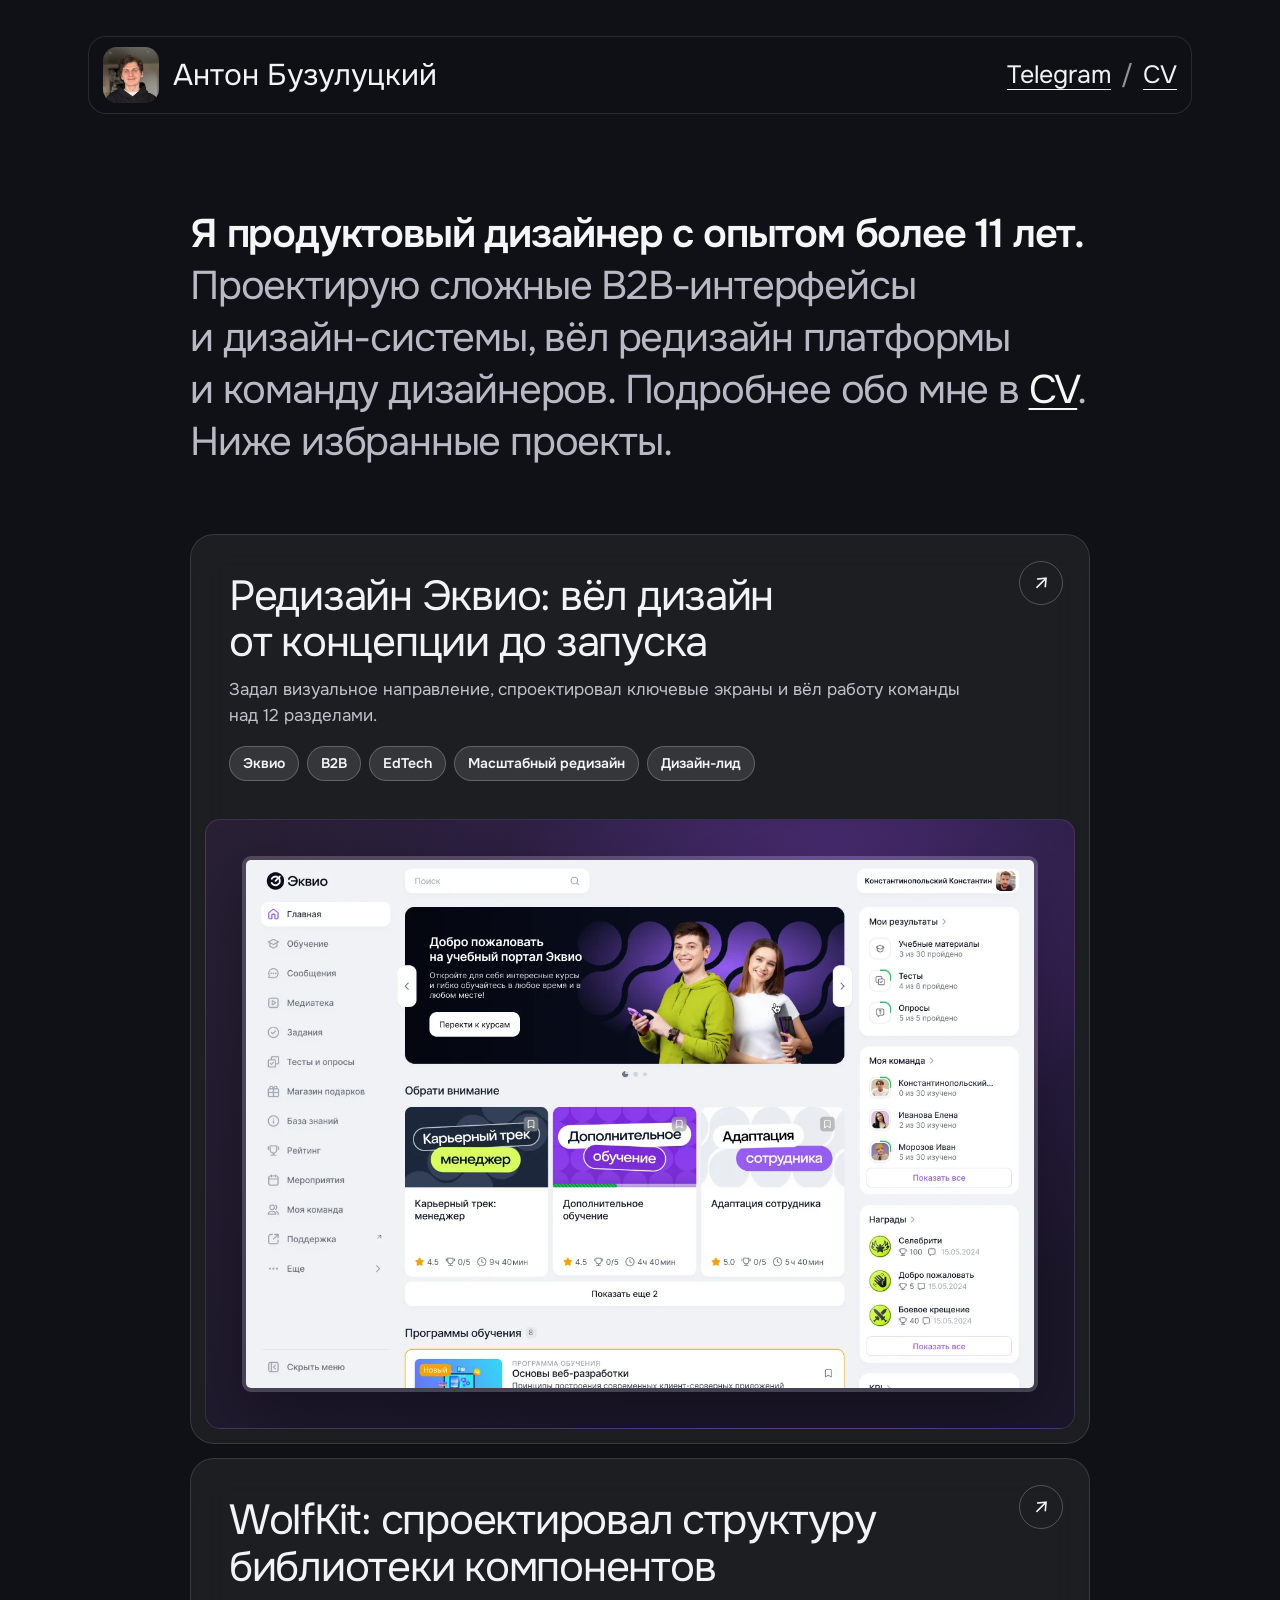
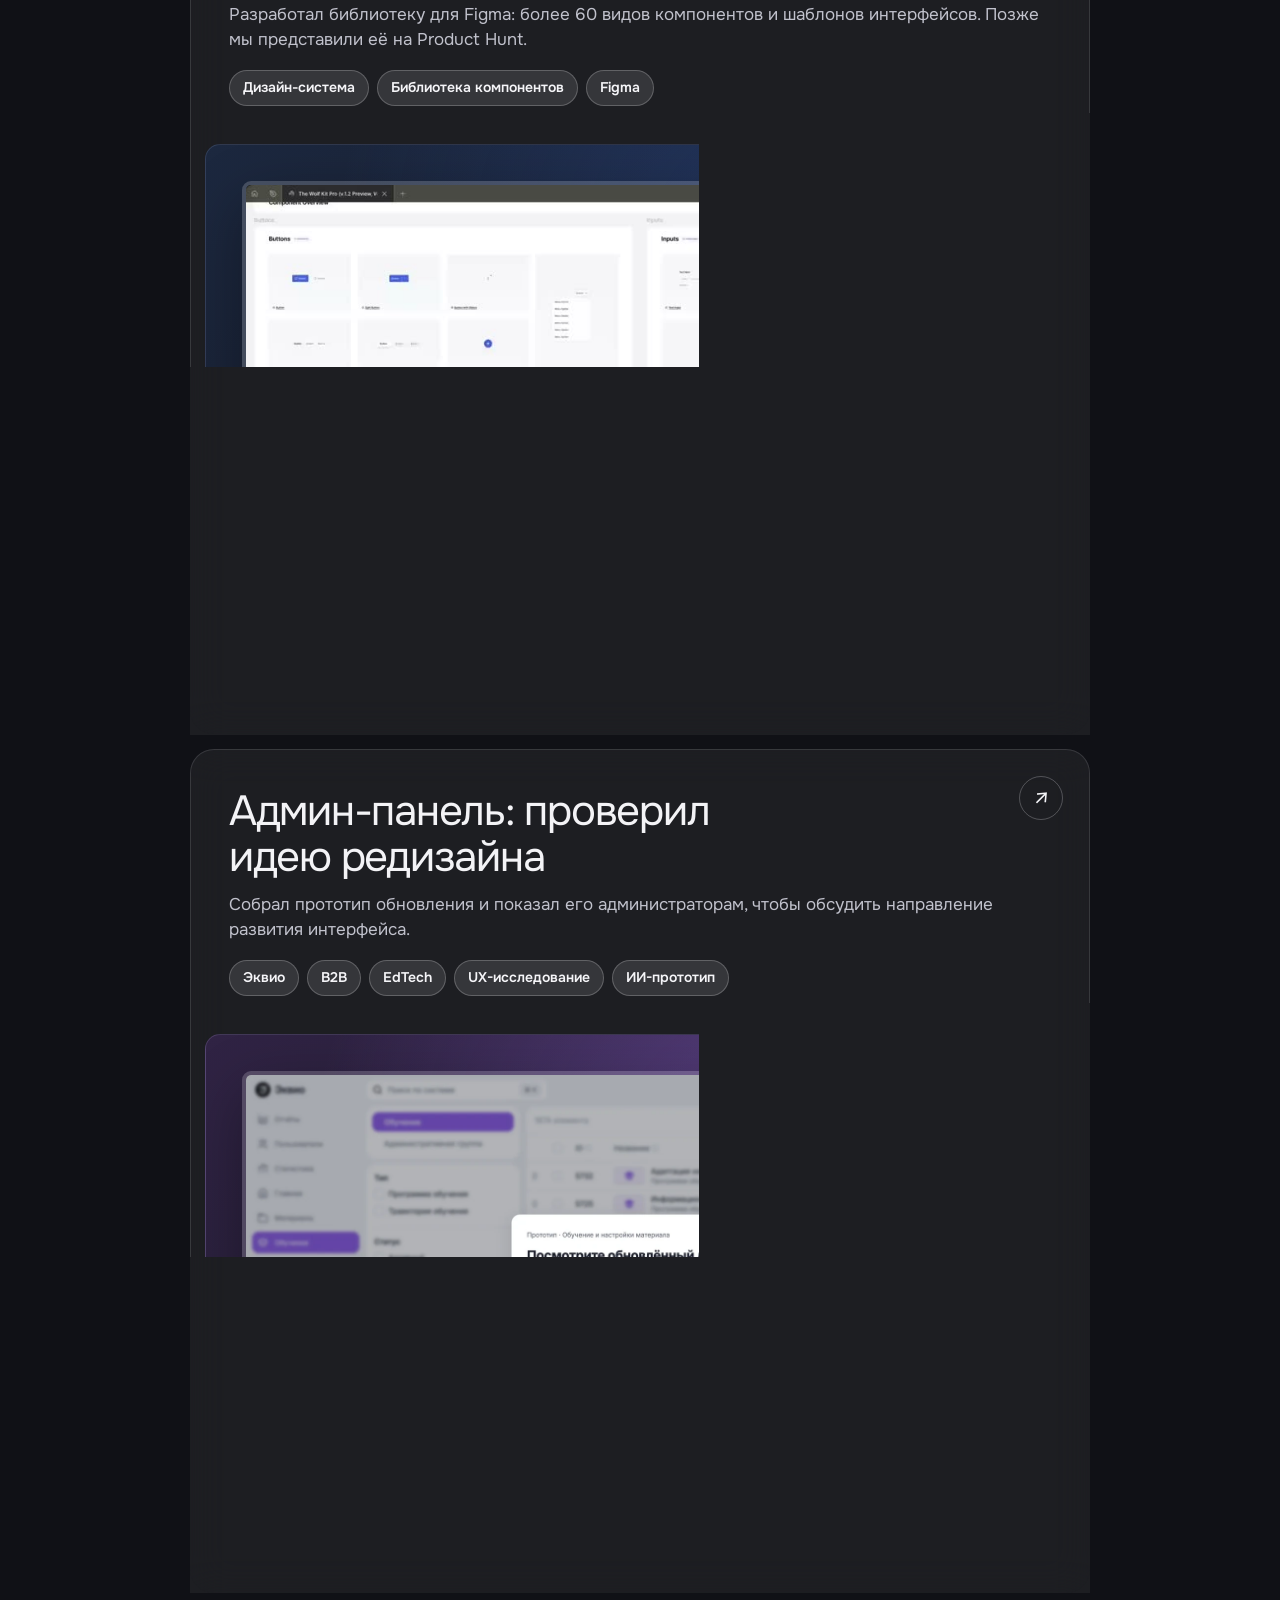
==== commit 79797f6e: "Keep resume URLs stable and refine PDF spacing" ====
--- a/index.html
+++ b/index.html
@@ -5,7 +5,7 @@
 <meta charset="utf-8"/><meta content="width=device-width,initial-scale=1" name="viewport"/><meta content="dark" name="color-scheme"/>
 <title>Антон Бузулуцкий: портфолио</title>
 <style>
-@font-face{font-family:PortfolioDisplay;src:url('../assets/fonts/InterDisplay-Regular.otf') format('opentype');font-weight:400;font-display:swap}@font-face{font-family:PortfolioDisplay;src:url('../assets/fonts/InterDisplay-Medium.otf') format('opentype');font-weight:500;font-display:swap}@font-face{font-family:PortfolioText;src:url('../assets/fonts/Inter-Regular.woff2') format('woff2');font-weight:400;font-display:swap}@font-face{font-family:PortfolioText;src:url('../assets/fonts/Inter-SemiBold.woff2') format('woff2');font-weight:600;font-display:swap}
+@font-face{font-family:PortfolioDisplay;src:url('../assets/fonts/InterDisplay-Regular.woff2') format('woff2');font-weight:400;font-display:swap}@font-face{font-family:PortfolioDisplay;src:url('../assets/fonts/InterDisplay-Medium.woff2') format('woff2');font-weight:500;font-display:swap}@font-face{font-family:PortfolioText;src:url('../assets/fonts/Inter-Regular.woff2') format('woff2');font-weight:400;font-display:swap}@font-face{font-family:PortfolioText;src:url('../assets/fonts/Inter-SemiBold.woff2') format('woff2');font-weight:600;font-display:swap}
 *{box-sizing:border-box}html{background:#08090d}body{margin:0;color:#f4f4f7;background:#08090d;font:16px/1.55 PortfolioText,-apple-system,BlinkMacSystemFont,'Segoe UI',sans-serif;-webkit-font-smoothing:antialiased}a{color:inherit}a:focus-visible{outline:2px solid #a8c2ff;outline-offset:5px}h1,h2,h3,p{margin:0}h1,h2,h3{font-family:PortfolioDisplay,-apple-system,sans-serif;font-weight:500;letter-spacing:-.035em}h1{text-wrap:balance}main{position:relative;overflow:hidden;isolation:isolate}main:before{content:'';position:absolute;z-index:-1;top:0;left:0;right:0;height:1150px;pointer-events:none;background:radial-gradient(ellipse 75% 56% at var(--glow-x,72%) var(--glow-y,-7%),rgba(46,98,205,.48),rgba(29,60,129,.18) 39%,transparent 75%),radial-gradient(ellipse at 10% 65%,rgba(26,43,86,.2),transparent 48%);transition:background-position .7s ease-out}.shell{width:min(100% - 80px,1160px);margin:0 auto}.top{display:flex;align-items:center;justify-content:space-between;padding-top:38px;gap:20px}.identity{display:flex;gap:12px;align-items:center;font-size:15px}.identity img{width:38px;height:38px;border-radius:50%;object-fit:cover}.contacts{display:flex;gap:24px;align-items:center;font-size:14px;color:#d1d3df}.contacts a{text-decoration:none}.contacts a:hover{color:#fff}.hero{padding:clamp(105px,13vw,170px) 0 clamp(90px,10vw,140px);max-width:830px}.hero h1{font-size:clamp(43px,6.6vw,78px);line-height:1.06}.hero .intro{font-size:clamp(19px,2.2vw,24px);line-height:1.45;color:#b6b9c6;max-width:720px;margin-top:24px}.hero .secondary{font-size:16px;color:#9296a5;margin-top:20px}.section-title{font-size:clamp(25px,3vw,36px);line-height:1.15}.projects{padding-bottom:90px}.projects-list{margin-top:32px;display:grid;gap:18px}.project{display:grid;grid-template-columns:minmax(240px,.8fr) minmax(0,1.2fr);min-height:350px;overflow:hidden;border:1px solid rgba(255,255,255,.12);border-radius:20px;background:rgba(255,255,255,.045);backdrop-filter:blur(18px);-webkit-backdrop-filter:blur(18px)}.project-info{padding:clamp(26px,3.6vw,48px);display:flex;flex-direction:column;align-items:flex-start}.project h3{font-size:clamp(26px,2.8vw,35px);line-height:1.15;max-width:390px}.project p{color:#afb3c1;font-size:16px;line-height:1.55;margin-top:15px;max-width:380px}.project-link{display:inline-flex;gap:12px;align-items:center;margin-top:auto;padding-top:30px;font-size:15px;text-decoration:none;color:#eef2ff}.project-link span{font-size:19px;transition:transform .2s}.project-link:hover span{transform:translate(3px,-3px)}.project-visual{padding:25px 0 25px 25px;display:flex;align-items:center;overflow:hidden;background:rgba(6,10,22,.28)}.project-visual img,.project-visual video{display:block;width:100%;height:auto;max-height:420px;object-fit:cover;object-position:top left;border-radius:10px 0 0 10px}.project-visual.wolf{background:rgba(235,239,247,.08)}.project-visual.wolf video{object-position:center}.about{padding:42px 0 95px;border-top:1px solid rgba(255,255,255,.12);display:grid;grid-template-columns:1fr 2fr;gap:40px}.about-content{max-width:700px}.about-content>p{font-size:18px;line-height:1.55;color:#b8bbc8}.timeline{margin-top:35px}.period{display:grid;grid-template-columns:125px 1fr;gap:20px;padding:18px 0;border-top:1px solid rgba(255,255,255,.1)}.period time{font-size:14px;color:#999eaf}.period p{font-size:15px;color:#b8bbc8}.period strong{color:#f0f1f4;font-weight:600}footer{border-top:1px solid rgba(255,255,255,.1);padding:25px 0 40px;color:#83899a;font-size:13px}@media(max-width:700px){.shell{width:calc(100% - 40px)}.top{padding-top:22px;align-items:flex-start}.identity{font-size:14px}.identity img{width:34px;height:34px}.contacts{gap:15px;font-size:13px}.hero{padding:90px 0 88px}.hero h1{font-size:clamp(39px,10vw,58px)}.hero .intro{font-size:19px}.project{grid-template-columns:1fr}.project-info{min-height:245px;padding:26px}.project-visual{padding:18px 0 18px 18px}.project-visual img,.project-visual video{max-height:none}.projects{padding-bottom:65px}.about{grid-template-columns:1fr;gap:24px;padding:35px 0 65px}.period{grid-template-columns:1fr;gap:5px}.about-content>p{font-size:17px}}@media(prefers-reduced-motion:reduce){*,*::before,*::after{scroll-behavior:auto!important;transition:none!important}}
 </style>
 <style>
@@ -20,5 +20,5 @@
 @media(max-width:600px){main.chat-main{padding:22px 20px 50px}.home-person{font-size:14px;gap:9px}.home-person img{width:34px;height:34px}.home-contacts{font-size:14px;gap:16px}.conversation{margin:0;gap:10px}.home-intro{padding:75px 0 38px}.home-intro h1{font-size:38px}.home-intro p{font-size:17px;margin-top:14px}.project-body{padding:23px 20px}.conversation .project h2{font-size:29px}.conversation .project p{font-size:16px}.conversation .project-visual{margin:0 8px 8px;padding:16px}.timeline{margin-top:16px}}
 </style><link href="../assets/portfolio-header.css" rel="stylesheet"/><style>.conversation{padding-top:64px}@media(max-width:600px){.conversation{padding-top:48px}}</style><link href="../assets/portfolio-typography.css" rel="stylesheet"/><style>
 .conversation .project h2{text-wrap:balance;overflow-wrap:normal}.conversation .project p{max-width:660px;text-wrap:pretty}.conversation .project-link{display:flex;align-items:center;justify-content:space-between;gap:24px;width:100%;min-height:72px;margin-top:28px;padding:18px 24px;border:1px solid rgba(255,255,255,.9);border-radius:14px;background:#f5f5f8;color:#171820;font-size:clamp(18px,2vw,22px);font-weight:600;line-height:1.2;text-decoration:none;transition:background .2s,transform .2s}.conversation .project-link:hover{background:#ded8ff;transform:translateY(-2px)}.conversation .project-link:focus-visible{outline:3px solid #a6bfff;outline-offset:4px}.conversation .home-button-arrow{font-size:28px;font-weight:400;line-height:1}.project-body{padding-bottom:clamp(24px,3vw,38px)}@media(max-width:600px){.conversation .project-link{min-height:64px;margin-top:22px;padding:16px 18px;font-size:18px}.conversation .home-button-arrow{font-size:24px}.project-body{padding-bottom:22px}}@media(prefers-reduced-motion:reduce){.conversation .project-link{transition:none}}
-</style><style>.conversation .project-visual{margin-bottom:8px}.conversation .project>.project-link{display:flex;align-items:center;justify-content:space-between;width:calc(100% - 28px);margin:0 14px 14px;padding:20px 28px;min-height:74px;border-radius:999px;box-sizing:border-box}.conversation .project-body{padding-bottom:clamp(24px,3vw,38px)}@media(max-width:600px){.conversation .project-visual{margin-bottom:7px}.conversation .project>.project-link{width:calc(100% - 16px);margin:0 8px 8px;padding:17px 22px;min-height:64px}.conversation .project-body{padding-bottom:22px}}</style><style>.conversation .project>.project-link{justify-content:center;min-height:60px;background:rgba(255,255,255,.06);border:1px solid rgba(255,255,255,.2);color:#f4f4f7;font-size:16px;font-weight:400}.conversation .project>.project-link:hover{background:rgba(255,255,255,.13);transform:none}@media(max-width:600px){.conversation .project>.project-link{min-height:56px;font-size:16px}}</style><style>.conversation .project{position:relative;cursor:pointer;transition:border-color .2s,background .2s}.conversation .project-title-link{color:inherit;text-decoration:underline;text-decoration-thickness:1px;text-underline-offset:7px}.conversation .project-title-link:after{content:"";position:absolute;inset:0;z-index:2}.conversation .project:hover{border-color:rgba(255,255,255,.42);background:rgba(255,255,255,.095)}.conversation .project:focus-within{outline:2px solid #a6bfff;outline-offset:4px}.conversation .project-title-link:focus-visible{outline:none}.conversation .project-visual{margin-bottom:14px}@media(max-width:600px){.conversation .project-visual{margin-bottom:8px}}@media(prefers-reduced-motion:reduce){.conversation .project{transition:none}}</style><style>.conversation .project-body{padding-right:86px}.conversation .project-title-link{text-decoration:none}.project-corner-arrow{position:absolute;top:26px;right:26px;display:grid;place-items:center;width:44px;height:44px;border:1px solid rgba(255,255,255,.24);border-radius:50%;color:#f4f4f7;font-size:22px;line-height:1;pointer-events:none;transition:transform .25s ease,background .25s ease,border-color .25s ease}.conversation .project:hover .project-corner-arrow,.conversation .project:focus-within .project-corner-arrow{transform:translate(3px,-4px);background:rgba(255,255,255,.12);border-color:rgba(255,255,255,.5)}@media(max-width:600px){.conversation .project-body{padding-right:64px}.project-corner-arrow{top:18px;right:18px;width:36px;height:36px;font-size:19px}}@media(prefers-reduced-motion:reduce){.project-corner-arrow{transition:none}.conversation .project:hover .project-corner-arrow,.conversation .project:focus-within .project-corner-arrow{transform:none}}</style><style>@property --card-glow-x{syntax:"<percentage>";inherits:true;initial-value:72%}@property --card-glow-y{syntax:"<percentage>";inherits:true;initial-value:15%}.conversation .project-redesign{--card-glow-x:72%;--card-glow-y:15%;transition:--card-glow-x 650ms ease-out,--card-glow-y 650ms ease-out,border-color .2s,background .2s}.conversation .project-redesign .project-visual{background:radial-gradient(ellipse 85% 85% at var(--card-glow-x) var(--card-glow-y),rgba(112,61,182,.58),rgba(72,39,119,.24) 45%,transparent 78%),linear-gradient(145deg,#292036,#1b172a 72%)}@media(prefers-reduced-motion:reduce){.conversation .project-redesign{transition:none}}</style><style>.experience-note{width:100%;padding:26px 0 14px;color:#c1c2cc;font-size:17px;line-height:1.55}.experience-note p{margin:0}.experience-note a{color:#f4f4f7;text-decoration:underline;text-underline-offset:4px}.experience-note a:hover{color:#bbcaff}@media(max-width:600px){.experience-note{padding:20px 0 10px;font-size:16px}}</style><style>.portfolio-intro{width:100%;padding:22px 0 40px;color:#f4f4f7}.portfolio-intro h1,.portfolio-intro p{margin:0;max-width:850px;font-family:PortfolioOnest,-apple-system,BlinkMacSystemFont,'Segoe UI',sans-serif;font-weight:400;font-size:clamp(30px,4vw,46px);line-height:1.22;letter-spacing:-.035em}.portfolio-intro p{margin-top:18px;color:#c4c5d0}.portfolio-intro a{color:#f4f4f7;text-decoration:underline;text-decoration-thickness:1px;text-underline-offset:6px}.portfolio-intro a:hover{color:#bbcaff}@media(max-width:600px){.portfolio-intro{padding:12px 0 28px}.portfolio-intro h1,.portfolio-intro p{font-size:clamp(25px,7vw,34px);line-height:1.25}.portfolio-intro p{margin-top:14px}}</style><style>.portfolio-intro{width:min(calc(100vw - 56px),1104px);max-width:none;margin-left:50%;transform:translateX(-50%);padding:30px 0 52px}.portfolio-intro h1{max-width:none;font-size:clamp(37px,4.6vw,58px);line-height:1.18;letter-spacing:-.035em;text-wrap:pretty}.portfolio-intro strong{font-weight:600;color:#fff}.portfolio-intro .intro-keep{white-space:nowrap}@media(max-width:600px){.portfolio-intro{width:calc(100vw - 40px);padding:12px 0 32px}.portfolio-intro h1{font-size:clamp(28px,7.5vw,40px);line-height:1.22}}@media(max-width:330px){.portfolio-intro .intro-keep{white-space:normal}}</style><style>.portfolio-intro{width:100%;margin-left:0;transform:none}@media(max-width:600px){.portfolio-intro{width:100%;margin-left:0;transform:none}}</style><style>.portfolio-intro h1{font-size:clamp(36px,4.35vw,54px);line-height:1.23;letter-spacing:-.035em;font-weight:400;text-wrap:pretty;overflow-wrap:normal;hyphens:none}.portfolio-intro .intro-lead{font-weight:600;color:#f6f6f8}.portfolio-intro .intro-body{font-weight:400;color:#b8b9c5}.portfolio-intro .intro-phrase{white-space:nowrap}.portfolio-intro a{color:#f6f6f8;text-decoration-thickness:2px;text-underline-offset:.12em}@media(max-width:600px){.portfolio-intro h1{font-size:clamp(27px,7.2vw,38px);line-height:1.26;letter-spacing:-.03em}}@media(max-width:350px){.portfolio-intro .intro-phrase{white-space:normal}}</style><style>.portfolio-intro h1{font-size:clamp(29px,3.2vw,40px);line-height:1.3;letter-spacing:-.03em}.home-project-tags{display:flex;align-items:center;flex-wrap:wrap;gap:8px;margin:0 0 16px}.home-project-tags span{display:inline-flex;align-items:center;padding:6px 10px;border:1px solid rgba(255,255,255,.14);border-radius:999px;background:rgba(255,255,255,.055);color:#d0d1dc;font-size:13px;line-height:1.3;font-weight:400;letter-spacing:0}@media(max-width:600px){.portfolio-intro h1{font-size:clamp(25px,6.5vw,31px);line-height:1.3}.home-project-tags{gap:6px;margin-bottom:14px}.home-project-tags span{font-size:12px;padding:5px 9px}}</style><style>.home-project-tags{gap:8px;margin-bottom:18px}.home-project-tags span{padding:8px 13px;border:1px solid rgba(255,255,255,.22);background:rgba(255,255,255,.11);color:#f5f5f8;font-size:14px;font-weight:600;line-height:1.25}.home-top{position:sticky;top:12px;z-index:50;padding:10px 14px;border:1px solid rgba(255,255,255,.11);border-radius:18px;background:rgba(16,17,22,.85);backdrop-filter:blur(20px);-webkit-backdrop-filter:blur(20px)}@media(max-width:600px){.home-project-tags span{font-size:13px;padding:7px 11px}.home-top{top:8px;padding:8px 10px;border-radius:15px}}</style><style>.portfolio-intro h1{width:100%;max-width:none}.home-top{left:auto;right:auto;transform:none;width:100%;max-width:none;box-sizing:border-box}@media(max-width:600px){.home-top{left:auto;right:auto;transform:none;width:100%}}</style><style>.portfolio-intro .intro-experience{white-space:nowrap}.portfolio-intro h1{width:100%;max-width:none;text-wrap:pretty}@media(max-width:330px){.portfolio-intro .intro-experience{white-space:normal}}</style><style>.conversation .project .project-body{padding-right:clamp(24px,3vw,38px)}.conversation .project h2,.conversation .project p{width:100%;max-width:none}.home-project-tags{padding-right:60px}@media(max-width:600px){.conversation .project .project-body{padding-right:20px}.home-project-tags{padding-right:45px}}</style><style>.project-cover-placeholder{margin:0 14px 14px;aspect-ratio:16/9;border-radius:15px;background:#3b3d45}.conversation .project-coming{cursor:default}.conversation .project-coming:hover{border-color:rgba(255,255,255,.12);background:rgba(255,255,255,.055)}.conversation .project .coming-label{margin-top:18px;color:#aeb1bf;font-size:14px}@media(max-width:600px){.project-cover-placeholder{margin:0 8px 8px;border-radius:12px}}</style><style>.home-project-tags{margin:18px 0 0;padding-right:0}.conversation .project h2{padding-right:56px}@media(max-width:600px){.home-project-tags{margin:14px 0 0;padding-right:0}.conversation .project h2{padding-right:44px}}</style><style>.conversation .project-visual.admin-cover{background:radial-gradient(ellipse at 70% 18%,rgba(153,104,223,.48),transparent 58%),linear-gradient(145deg,#302344,#1d1b2d 78%);border-color:rgba(217,195,255,.16)}.conversation .admin-cover img{object-fit:contain}</style><style>.video-loading-container{position:relative}.video-loading-indicator{position:absolute;right:14px;bottom:14px;padding:6px 10px;border-radius:999px;background:rgba(25,25,30,.72);color:#fff;font:12px/1.3 sans-serif;opacity:0;pointer-events:none;transition:opacity .2s}.video-loading-indicator.is-visible{opacity:1}</style><style>[hidden]{display:none!important}</style><style>img.media-pending{background:#f0f1f3 var(--media-preview) center / cover no-repeat}img.media-load-failed{background:#f0f1f3 var(--media-preview) center / cover no-repeat;color:#697180;object-fit:contain}</style><style>.video-play-fallback{position:absolute;z-index:3;left:50%;top:50%;transform:translate(-50%,-50%);border:0;border-radius:999px;padding:12px 18px;background:rgba(24,24,30,.86);color:white;font:600 15px system-ui;cursor:pointer}.media-video-frame{position:relative}</style></head>
-<body><main class="chat-main"><header class="home-top"><div class="home-person"><img alt="" src="../assets/anton-portrait-small.webp" width="410" height="512" decoding="async" class="media-pending" style="--media-preview:url([data-uri])"/><span>Антон Бузулуцкий</span></div><nav aria-label="Контакты" class="home-contacts"><a href="https://t.me/Buzulutskiy">Telegram</a><span aria-hidden="true" class="header-separator">/</span><a download="" href="../assets/anton-buzulutskiy-cv-updated.pdf?v=20261119-audit">CV</a></nav></header><div class="conversation"><section class="portfolio-intro"><h1><span class="intro-lead">Я продуктовый дизайнер с опытом более 11 лет.</span> <span class="intro-body">Проектирую сложные B2B-интерфейсы и <span class="intro-phrase">дизайн-системы</span>, вёл редизайн платформы и команду дизайнеров. Подробнее обо мне в <a download="" href="../assets/anton-buzulutskiy-cv-updated.pdf?v=20261119-audit">CV</a>. Ниже избранные проекты.</span></h1></section><article class="bubble project project-redesign"><div class="project-body"><h2><a class="project-title-link" href="../redesign-case/case-editorial.html?from=projects">Редизайн Эквио: вёл дизайн от концепции до запуска</a></h2><p>Задал визуальное направление, спроектировал ключевые экраны и вёл работу команды над 12 разделами.</p><div aria-label="Направления проекта" class="home-project-tags"><span>Эквио</span><span>B2B</span><span>EdTech</span><span>Масштабный редизайн</span><span>Дизайн-лид</span></div></div><div class="project-visual"><img alt="Обновлённая главная страница Эквио" loading="lazy" src="../redesign-case/images/home-desktop.webp" width="1280" height="858" decoding="async" class="media-pending" style="--media-preview:url([data-uri])"/></div><span aria-hidden="true" class="project-corner-arrow">↗</span></article><article class="bubble project"><div class="project-body"><h2><a class="project-title-link" href="../wolfkit-case/index.html?from=projects">WolfKit: спроектировал структуру библиотеки компонентов</a></h2><p>Разработал библиотеку для Figma: более 60 видов компонентов и шаблонов интерфейсов. Позже мы представили её на Product Hunt.</p><div aria-label="Направления проекта" class="home-project-tags"><span>Дизайн-система</span><span>Библиотека компонентов</span><span>Figma</span></div></div><div class="project-visual wolf"><video aria-label="Компоненты библиотеки WolfKit"  loop="" muted="" playsinline="" poster="../assets/wolfkit-poster.jpg" preload="none"><source src="../assets/wolfkit-preview.mp4" type="video/mp4"/></video></div><span aria-hidden="true" class="project-corner-arrow">↗</span></article><article class="bubble project project-placeholder"><div class="project-body"><h2><a class="project-title-link" href="../admin-case/index.html?from=projects">Админ-панель: проверил идею редизайна</a></h2><p>Собрал прототип обновления и показал его администраторам, чтобы обсудить направление развития интерфейса.</p><div aria-label="Направления проекта" class="home-project-tags"><span>Эквио</span><span>B2B</span><span>EdTech</span><span>UX-исследование</span><span>ИИ-прототип</span></div></div><div class="project-visual admin-cover"><img src="../admin-case/images/admin-cover.webp?v=3" alt="Прототип обновлённой админ-панели Эквио" loading="lazy" width="2940" height="1724" decoding="async" class="media-pending" style="--media-preview:url([data-uri])" srcset="../admin-case/images/admin-cover-1600.webp 1600w, ../admin-case/images/admin-cover.webp?v=3 2940w" sizes="(max-width: 700px) 50vw, 100vw"/></div><span aria-hidden="true" class="project-corner-arrow">↗</span></article><article hidden class="bubble project project-placeholder"><div class="project-body"><h2><a class="project-title-link" href="../calendar-case/index.html?from=projects">Календари: меньше шагов к подключению</a></h2><p>Вместо отдельных инструкций предложил более быстрый переход к подключению и подготовил техническое решение для разработчиков с помощью ИИ.</p><div aria-label="Направления проекта" class="home-project-tags"><span>Эквио</span><span>B2B</span><span>EdTech</span><span>Интеграции</span><span>UX-детали</span></div></div><div aria-hidden="true" class="project-cover-placeholder"></div><span aria-hidden="true" class="project-corner-arrow">↗</span></article><article hidden class="bubble project project-placeholder"><div class="project-body"><h2><a class="project-title-link" href="../audits-case/index.html?from=projects">Аудиты: спроектировал интерфейсы для проверок</a></h2><p>Продумал путь от настройки и проведения аудита до оценки результатов.</p><div aria-label="Направления проекта" class="home-project-tags"><span>Эквио</span><span>B2B</span><span>EdTech</span><span>Масштабная функция</span><span>Проектирование</span></div></div><div aria-hidden="true" class="project-cover-placeholder"></div><span aria-hidden="true" class="project-corner-arrow">↗</span></article></div></main><script>(()=>{const card=document.querySelector('.project-redesign');if(!card||!matchMedia('(hover: hover) and (pointer: fine)').matches||matchMedia('(prefers-reduced-motion: reduce)').matches)return;let frame=0;card.addEventListener('pointermove',event=>{const r=card.getBoundingClientRect();const x=Math.max(0,Math.min(1,(event.clientX-r.left)/r.width));const y=Math.max(0,Math.min(1,(event.clientY-r.top)/r.height));if(frame)cancelAnimationFrame(frame);frame=requestAnimationFrame(()=>{card.style.setProperty('--card-glow-x',(30+x*65).toFixed(1)+'%');card.style.setProperty('--card-glow-y',(5+y*55).toFixed(1)+'%');frame=0})});card.addEventListener('pointerleave',()=>{if(frame)cancelAnimationFrame(frame);card.style.removeProperty('--card-glow-x');card.style.removeProperty('--card-glow-y')})})();</script><script>(()=>{document.querySelectorAll('video[poster]').forEach(video=>{const parent=video.parentElement;parent.classList.add('video-loading-container');const badge=document.createElement('span');badge.className='video-loading-indicator';badge.textContent='Загрузка видео';badge.setAttribute('aria-hidden','true');parent.appendChild(badge);let timer=setTimeout(()=>{if(video.readyState<3)badge.classList.add('is-visible')},1200);const hide=()=>{clearTimeout(timer);badge.classList.remove('is-visible')};video.addEventListener('playing',hide);video.addEventListener('canplay',hide);video.addEventListener('error',()=>{hide();parent.style.backgroundImage='url("'+video.getAttribute('poster')+'")';parent.style.backgroundPosition='center';parent.style.backgroundSize='contain';parent.style.backgroundRepeat='no-repeat'});if(video.readyState>=3)hide()})})();</script><script>document.querySelectorAll("img.media-pending").forEach(function(img){function done(){img.classList.remove("media-pending")}function fail(){img.classList.remove("media-pending");img.classList.add("media-load-failed");if(!img.alt)img.alt="Изображение не загрузилось"}img.addEventListener("load",done);img.addEventListener("error",fail);if(img.complete && img.naturalWidth)done()})</script><script>(function(){var vv=window.visualViewport;function sharp(){if(vv&&vv.scale>1.01)document.querySelectorAll('img[srcset]').forEach(function(i){i.removeAttribute('srcset');i.removeAttribute('sizes')})}if(vv)vv.addEventListener('resize',sharp,{passive:true});var videos=document.querySelectorAll('video[preload=none]');videos.forEach(function(v){var parent=v.parentElement;parent.classList.add('media-video-frame');v.muted=true;v.defaultMuted=true;v.setAttribute('muted','');v.setAttribute('playsinline','');v.setAttribute('webkit-playsinline','');var source=v.querySelector('source');if(source&&matchMedia('(max-width: 700px)').matches){source.src=source.getAttribute('src').replace(/\.mp4(?:\?.*)?$/,'-mobile.mp4');v.load()}var b=document.createElement('button');b.type='button';b.className='video-play-fallback';b.textContent='▶ Смотреть видео';b.hidden=true;parent.appendChild(b);function play(){v.play().then(function(){b.hidden=true}).catch(function(){b.hidden=false})}b.addEventListener('click',function(){v.controls=true;v.load();play()});v.addEventListener('playing',function(){b.hidden=true});v.addEventListener('error',function(){b.hidden=false});if('IntersectionObserver' in window){var ob=new IntersectionObserver(function(es){es.forEach(function(e){if(e.isIntersecting)play();else v.pause()})},{rootMargin:'200px'});ob.observe(v)}else play()})})()</script></body></html>
+</style><style>.conversation .project-visual{margin-bottom:8px}.conversation .project>.project-link{display:flex;align-items:center;justify-content:space-between;width:calc(100% - 28px);margin:0 14px 14px;padding:20px 28px;min-height:74px;border-radius:999px;box-sizing:border-box}.conversation .project-body{padding-bottom:clamp(24px,3vw,38px)}@media(max-width:600px){.conversation .project-visual{margin-bottom:7px}.conversation .project>.project-link{width:calc(100% - 16px);margin:0 8px 8px;padding:17px 22px;min-height:64px}.conversation .project-body{padding-bottom:22px}}</style><style>.conversation .project>.project-link{justify-content:center;min-height:60px;background:rgba(255,255,255,.06);border:1px solid rgba(255,255,255,.2);color:#f4f4f7;font-size:16px;font-weight:400}.conversation .project>.project-link:hover{background:rgba(255,255,255,.13);transform:none}@media(max-width:600px){.conversation .project>.project-link{min-height:56px;font-size:16px}}</style><style>.conversation .project{position:relative;cursor:pointer;transition:border-color .2s,background .2s}.conversation .project-title-link{color:inherit;text-decoration:underline;text-decoration-thickness:1px;text-underline-offset:7px}.conversation .project-title-link:after{content:"";position:absolute;inset:0;z-index:2}.conversation .project:hover{border-color:rgba(255,255,255,.42);background:rgba(255,255,255,.095)}.conversation .project:focus-within{outline:2px solid #a6bfff;outline-offset:4px}.conversation .project-title-link:focus-visible{outline:none}.conversation .project-visual{margin-bottom:14px}@media(max-width:600px){.conversation .project-visual{margin-bottom:8px}}@media(prefers-reduced-motion:reduce){.conversation .project{transition:none}}</style><style>.conversation .project-body{padding-right:86px}.conversation .project-title-link{text-decoration:none}.project-corner-arrow{position:absolute;top:26px;right:26px;display:grid;place-items:center;width:44px;height:44px;border:1px solid rgba(255,255,255,.24);border-radius:50%;color:#f4f4f7;font-size:22px;line-height:1;pointer-events:none;transition:transform .25s ease,background .25s ease,border-color .25s ease}.conversation .project:hover .project-corner-arrow,.conversation .project:focus-within .project-corner-arrow{transform:translate(3px,-4px);background:rgba(255,255,255,.12);border-color:rgba(255,255,255,.5)}@media(max-width:600px){.conversation .project-body{padding-right:64px}.project-corner-arrow{top:18px;right:18px;width:36px;height:36px;font-size:19px}}@media(prefers-reduced-motion:reduce){.project-corner-arrow{transition:none}.conversation .project:hover .project-corner-arrow,.conversation .project:focus-within .project-corner-arrow{transform:none}}</style><style>@property --card-glow-x{syntax:"<percentage>";inherits:true;initial-value:72%}@property --card-glow-y{syntax:"<percentage>";inherits:true;initial-value:15%}.conversation .project-redesign{--card-glow-x:72%;--card-glow-y:15%;transition:--card-glow-x 650ms ease-out,--card-glow-y 650ms ease-out,border-color .2s,background .2s}.conversation .project-redesign .project-visual{background:radial-gradient(ellipse 85% 85% at var(--card-glow-x) var(--card-glow-y),rgba(112,61,182,.58),rgba(72,39,119,.24) 45%,transparent 78%),linear-gradient(145deg,#292036,#1b172a 72%)}@media(prefers-reduced-motion:reduce){.conversation .project-redesign{transition:none}}</style><style>.experience-note{width:100%;padding:26px 0 14px;color:#c1c2cc;font-size:17px;line-height:1.55}.experience-note p{margin:0}.experience-note a{color:#f4f4f7;text-decoration:underline;text-underline-offset:4px}.experience-note a:hover{color:#bbcaff}@media(max-width:600px){.experience-note{padding:20px 0 10px;font-size:16px}}</style><style>.portfolio-intro{width:100%;padding:22px 0 40px;color:#f4f4f7}.portfolio-intro h1,.portfolio-intro p{margin:0;max-width:850px;font-family:PortfolioOnest,-apple-system,BlinkMacSystemFont,'Segoe UI',sans-serif;font-weight:400;font-size:clamp(30px,4vw,46px);line-height:1.22;letter-spacing:-.035em}.portfolio-intro p{margin-top:18px;color:#c4c5d0}.portfolio-intro a{color:#f4f4f7;text-decoration:underline;text-decoration-thickness:1px;text-underline-offset:6px}.portfolio-intro a:hover{color:#bbcaff}@media(max-width:600px){.portfolio-intro{padding:12px 0 28px}.portfolio-intro h1,.portfolio-intro p{font-size:clamp(25px,7vw,34px);line-height:1.25}.portfolio-intro p{margin-top:14px}}</style><style>.portfolio-intro{width:min(calc(100vw - 56px),1104px);max-width:none;margin-left:50%;transform:translateX(-50%);padding:30px 0 52px}.portfolio-intro h1{max-width:none;font-size:clamp(37px,4.6vw,58px);line-height:1.18;letter-spacing:-.035em;text-wrap:pretty}.portfolio-intro strong{font-weight:600;color:#fff}.portfolio-intro .intro-keep{white-space:nowrap}@media(max-width:600px){.portfolio-intro{width:calc(100vw - 40px);padding:12px 0 32px}.portfolio-intro h1{font-size:clamp(28px,7.5vw,40px);line-height:1.22}}@media(max-width:330px){.portfolio-intro .intro-keep{white-space:normal}}</style><style>.portfolio-intro{width:100%;margin-left:0;transform:none}@media(max-width:600px){.portfolio-intro{width:100%;margin-left:0;transform:none}}</style><style>.portfolio-intro h1{font-size:clamp(36px,4.35vw,54px);line-height:1.23;letter-spacing:-.035em;font-weight:400;text-wrap:pretty;overflow-wrap:normal;hyphens:none}.portfolio-intro .intro-lead{font-weight:600;color:#f6f6f8}.portfolio-intro .intro-body{font-weight:400;color:#b8b9c5}.portfolio-intro .intro-phrase{white-space:nowrap}.portfolio-intro a{color:#f6f6f8;text-decoration-thickness:2px;text-underline-offset:.12em}@media(max-width:600px){.portfolio-intro h1{font-size:clamp(27px,7.2vw,38px);line-height:1.26;letter-spacing:-.03em}}@media(max-width:350px){.portfolio-intro .intro-phrase{white-space:normal}}</style><style>.portfolio-intro h1{font-size:clamp(29px,3.2vw,40px);line-height:1.3;letter-spacing:-.03em}.home-project-tags{display:flex;align-items:center;flex-wrap:wrap;gap:8px;margin:0 0 16px}.home-project-tags span{display:inline-flex;align-items:center;padding:6px 10px;border:1px solid rgba(255,255,255,.14);border-radius:999px;background:rgba(255,255,255,.055);color:#d0d1dc;font-size:13px;line-height:1.3;font-weight:400;letter-spacing:0}@media(max-width:600px){.portfolio-intro h1{font-size:clamp(25px,6.5vw,31px);line-height:1.3}.home-project-tags{gap:6px;margin-bottom:14px}.home-project-tags span{font-size:12px;padding:5px 9px}}</style><style>.home-project-tags{gap:8px;margin-bottom:18px}.home-project-tags span{padding:8px 13px;border:1px solid rgba(255,255,255,.22);background:rgba(255,255,255,.11);color:#f5f5f8;font-size:14px;font-weight:600;line-height:1.25}.home-top{position:sticky;top:12px;z-index:50;padding:10px 14px;border:1px solid rgba(255,255,255,.11);border-radius:18px;background:rgba(16,17,22,.85);backdrop-filter:blur(20px);-webkit-backdrop-filter:blur(20px)}@media(max-width:600px){.home-project-tags span{font-size:13px;padding:7px 11px}.home-top{top:8px;padding:8px 10px;border-radius:15px}}</style><style>.portfolio-intro h1{width:100%;max-width:none}.home-top{left:auto;right:auto;transform:none;width:100%;max-width:none;box-sizing:border-box}@media(max-width:600px){.home-top{left:auto;right:auto;transform:none;width:100%}}</style><style>.portfolio-intro .intro-experience{white-space:nowrap}.portfolio-intro h1{width:100%;max-width:none;text-wrap:pretty}@media(max-width:330px){.portfolio-intro .intro-experience{white-space:normal}}</style><style>.conversation .project .project-body{padding-right:clamp(24px,3vw,38px)}.conversation .project h2,.conversation .project p{width:100%;max-width:none}.home-project-tags{padding-right:60px}@media(max-width:600px){.conversation .project .project-body{padding-right:20px}.home-project-tags{padding-right:45px}}</style><style>.project-cover-placeholder{margin:0 14px 14px;aspect-ratio:16/9;border-radius:15px;background:#3b3d45}.conversation .project-coming{cursor:default}.conversation .project-coming:hover{border-color:rgba(255,255,255,.12);background:rgba(255,255,255,.055)}.conversation .project .coming-label{margin-top:18px;color:#aeb1bf;font-size:14px}@media(max-width:600px){.project-cover-placeholder{margin:0 8px 8px;border-radius:12px}}</style><style>.home-project-tags{margin:18px 0 0;padding-right:0}.conversation .project h2{padding-right:56px}@media(max-width:600px){.home-project-tags{margin:14px 0 0;padding-right:0}.conversation .project h2{padding-right:44px}}</style><style>.conversation .project-visual.admin-cover{background:radial-gradient(ellipse at 70% 18%,rgba(153,104,223,.48),transparent 58%),linear-gradient(145deg,#302344,#1d1b2d 78%);border-color:rgba(217,195,255,.16)}.conversation .admin-cover img{object-fit:contain}</style><style>.video-loading-container{position:relative}.video-loading-indicator{position:absolute;right:14px;bottom:14px;padding:6px 10px;border-radius:999px;background:rgba(25,25,30,.72);color:#fff;font:12px/1.3 sans-serif;opacity:0;pointer-events:none;transition:opacity .2s}.video-loading-indicator.is-visible{opacity:1}</style><style>[hidden]{display:none!important}</style><style>img.media-image{transition:filter 700ms cubic-bezier(.22,1,.36,1)}img.media-pending{background:#f0f1f3 var(--media-preview) center / cover no-repeat;filter:blur(7px)}img.media-load-failed{background:#f0f1f3 var(--media-preview) center / cover no-repeat;color:#697180;object-fit:contain;filter:none}@media(prefers-reduced-motion:reduce){img.media-image{transition:none}}</style><style>.video-play-fallback{position:absolute;z-index:3;left:50%;top:50%;transform:translate(-50%,-50%);border:0;border-radius:999px;padding:12px 18px;background:rgba(24,24,30,.86);color:white;font:600 15px system-ui;cursor:pointer}.media-video-frame{position:relative}</style><script>if(/iPhone|iPod/.test(navigator.userAgent))document.documentElement.classList.add("iphone-static")</script><style>html.iphone-static video,html.iphone-static .video-loading-indicator{display:none!important}img.iphone-video-poster{display:block;width:100%;height:auto}.admin-interface-video .admin-video-frame img.iphone-video-poster{transform:scale(1.035)}</style></head>
+<body><main class="chat-main"><header class="home-top"><div class="home-person"><img alt="" src="../assets/anton-portrait-small.webp" width="410" height="512" decoding="async" class="media-pending media-image" style="--media-preview:url([data-uri])"/><span>Антон Бузулуцкий</span></div><nav aria-label="Контакты" class="home-contacts"><a href="https://t.me/Buzulutskiy">Telegram</a><span aria-hidden="true" class="header-separator">/</span><a download="" href="../assets/anton-buzulutskiy-cv-updated.pdf?v=20261119-audit">CV</a></nav></header><div class="conversation"><section class="portfolio-intro"><h1><span class="intro-lead">Я продуктовый дизайнер с опытом более 11 лет.</span> <span class="intro-body">Проектирую сложные B2B-интерфейсы и <span class="intro-phrase">дизайн-системы</span>, вёл редизайн платформы и команду дизайнеров. Подробнее обо мне в <a download="" href="../assets/anton-buzulutskiy-cv-updated.pdf?v=20261119-audit">CV</a>. Ниже избранные проекты.</span></h1></section><article class="bubble project project-redesign"><div class="project-body"><h2><a class="project-title-link" href="../redesign-case/case-editorial.html?from=projects">Редизайн Эквио: вёл дизайн от концепции до запуска</a></h2><p>Задал визуальное направление, спроектировал ключевые экраны и вёл работу команды над 12 разделами.</p><div aria-label="Направления проекта" class="home-project-tags"><span>Эквио</span><span>B2B</span><span>EdTech</span><span>Масштабный редизайн</span><span>Дизайн-лид</span></div></div><div class="project-visual"><img alt="Обновлённая главная страница Эквио" loading="lazy" src="../redesign-case/images/home-desktop.webp" width="1280" height="858" decoding="async" class="media-pending media-image" style="--media-preview:url([data-uri])" srcset="../redesign-case/images/home-desktop-960.webp 960w, ../redesign-case/images/home-desktop.webp 1280w" sizes="(max-width: 700px) 50vw, 100vw"/></div><span aria-hidden="true" class="project-corner-arrow">↗</span></article><article class="bubble project"><div class="project-body"><h2><a class="project-title-link" href="../wolfkit-case/index.html?from=projects">WolfKit: спроектировал структуру библиотеки компонентов</a></h2><p>Разработал библиотеку для Figma: более 60 видов компонентов и шаблонов интерфейсов. Позже мы представили её на Product Hunt.</p><div aria-label="Направления проекта" class="home-project-tags"><span>Дизайн-система</span><span>Библиотека компонентов</span><span>Figma</span></div></div><div class="project-visual wolf"><video aria-label="Компоненты библиотеки WolfKit"  loop="" muted="" playsinline="" poster="../assets/wolfkit-poster.jpg" preload="none"><source src="../assets/wolfkit-preview.mp4" type="video/mp4"/></video></div><span aria-hidden="true" class="project-corner-arrow">↗</span></article><article class="bubble project project-placeholder"><div class="project-body"><h2><a class="project-title-link" href="../admin-case/index.html?from=projects">Админ-панель: проверил идею редизайна</a></h2><p>Собрал прототип обновления и показал его администраторам, чтобы обсудить направление развития интерфейса.</p><div aria-label="Направления проекта" class="home-project-tags"><span>Эквио</span><span>B2B</span><span>EdTech</span><span>UX-исследование</span><span>ИИ-прототип</span></div></div><div class="project-visual admin-cover"><img src="../admin-case/images/admin-cover.webp?v=3" alt="Прототип обновлённой админ-панели Эквио" loading="lazy" width="2940" height="1724" decoding="async" class="media-pending media-image" style="--media-preview:url([data-uri])" srcset="../admin-case/images/admin-cover-960.webp 960w, ../admin-case/images/admin-cover-1600.webp 1600w, ../admin-case/images/admin-cover.webp?v=3 2940w" sizes="(max-width: 700px) 50vw, 100vw"/></div><span aria-hidden="true" class="project-corner-arrow">↗</span></article><article hidden class="bubble project project-placeholder"><div class="project-body"><h2><a class="project-title-link" href="../calendar-case/index.html?from=projects">Календари: меньше шагов к подключению</a></h2><p>Вместо отдельных инструкций предложил более быстрый переход к подключению и подготовил техническое решение для разработчиков с помощью ИИ.</p><div aria-label="Направления проекта" class="home-project-tags"><span>Эквио</span><span>B2B</span><span>EdTech</span><span>Интеграции</span><span>UX-детали</span></div></div><div aria-hidden="true" class="project-cover-placeholder"></div><span aria-hidden="true" class="project-corner-arrow">↗</span></article><article hidden class="bubble project project-placeholder"><div class="project-body"><h2><a class="project-title-link" href="../audits-case/index.html?from=projects">Аудиты: спроектировал интерфейсы для проверок</a></h2><p>Продумал путь от настройки и проведения аудита до оценки результатов.</p><div aria-label="Направления проекта" class="home-project-tags"><span>Эквио</span><span>B2B</span><span>EdTech</span><span>Масштабная функция</span><span>Проектирование</span></div></div><div aria-hidden="true" class="project-cover-placeholder"></div><span aria-hidden="true" class="project-corner-arrow">↗</span></article></div></main><script>(()=>{const card=document.querySelector('.project-redesign');if(!card||!matchMedia('(hover: hover) and (pointer: fine)').matches||matchMedia('(prefers-reduced-motion: reduce)').matches)return;let frame=0;card.addEventListener('pointermove',event=>{const r=card.getBoundingClientRect();const x=Math.max(0,Math.min(1,(event.clientX-r.left)/r.width));const y=Math.max(0,Math.min(1,(event.clientY-r.top)/r.height));if(frame)cancelAnimationFrame(frame);frame=requestAnimationFrame(()=>{card.style.setProperty('--card-glow-x',(30+x*65).toFixed(1)+'%');card.style.setProperty('--card-glow-y',(5+y*55).toFixed(1)+'%');frame=0})});card.addEventListener('pointerleave',()=>{if(frame)cancelAnimationFrame(frame);card.style.removeProperty('--card-glow-x');card.style.removeProperty('--card-glow-y')})})();</script><script>(()=>{document.querySelectorAll('video[poster]').forEach(video=>{const parent=video.parentElement;parent.classList.add('video-loading-container');const badge=document.createElement('span');badge.className='video-loading-indicator';badge.textContent='Загрузка видео';badge.setAttribute('aria-hidden','true');parent.appendChild(badge);let timer=setTimeout(()=>{if(video.readyState<3)badge.classList.add('is-visible')},1200);const hide=()=>{clearTimeout(timer);badge.classList.remove('is-visible')};video.addEventListener('playing',hide);video.addEventListener('canplay',hide);video.addEventListener('error',()=>{hide();parent.style.backgroundImage='url("'+video.getAttribute('poster')+'")';parent.style.backgroundPosition='center';parent.style.backgroundSize='contain';parent.style.backgroundRepeat='no-repeat'});if(video.readyState>=3)hide()})})();</script><script>document.querySelectorAll("img.media-pending").forEach(function(img){function done(){requestAnimationFrame(function(){requestAnimationFrame(function(){img.classList.remove("media-pending")})})}function fail(){img.classList.remove("media-pending");img.classList.add("media-load-failed");if(!img.alt)img.alt="Изображение не загрузилось"}img.addEventListener("load",done);img.addEventListener("error",fail);if(img.complete && img.naturalWidth)done()})</script><script>(function(){var vv=window.visualViewport;function sharp(){if(vv&&vv.scale>1.01)document.querySelectorAll('img[srcset]').forEach(function(i){i.removeAttribute('srcset');i.removeAttribute('sizes')})}if(vv)vv.addEventListener('resize',sharp,{passive:true});var videos=document.querySelectorAll('video[preload=none]');videos.forEach(function(v){var parent=v.parentElement;parent.classList.add('media-video-frame');if(document.documentElement.classList.contains('iphone-static')){var poster=document.createElement('img');poster.className='iphone-video-poster';poster.src=v.getAttribute('poster');poster.alt=v.getAttribute('aria-label')||'';poster.width=1728;poster.height=1080;poster.loading='lazy';poster.decoding='async';parent.appendChild(poster);return}v.muted=true;v.defaultMuted=true;v.setAttribute('muted','');v.setAttribute('playsinline','');v.setAttribute('webkit-playsinline','');var source=v.querySelector('source');if(source&&matchMedia('(max-width: 700px)').matches){source.src=source.getAttribute('src').replace(/\.mp4(?:\?.*)?$/,'-mobile.mp4');v.load()}var b=document.createElement('button');b.type='button';b.className='video-play-fallback';b.textContent='▶ Смотреть видео';b.hidden=true;parent.appendChild(b);function play(){v.play().then(function(){b.hidden=true}).catch(function(){b.hidden=false})}b.addEventListener('click',function(){v.controls=true;v.load();play()});v.addEventListener('playing',function(){b.hidden=true});v.addEventListener('error',function(){b.hidden=false});if('IntersectionObserver' in window){var ob=new IntersectionObserver(function(es){es.forEach(function(e){if(e.isIntersecting)play();else v.pause()})},{rootMargin:'200px'});ob.observe(v)}else play()})})()</script></body></html>
